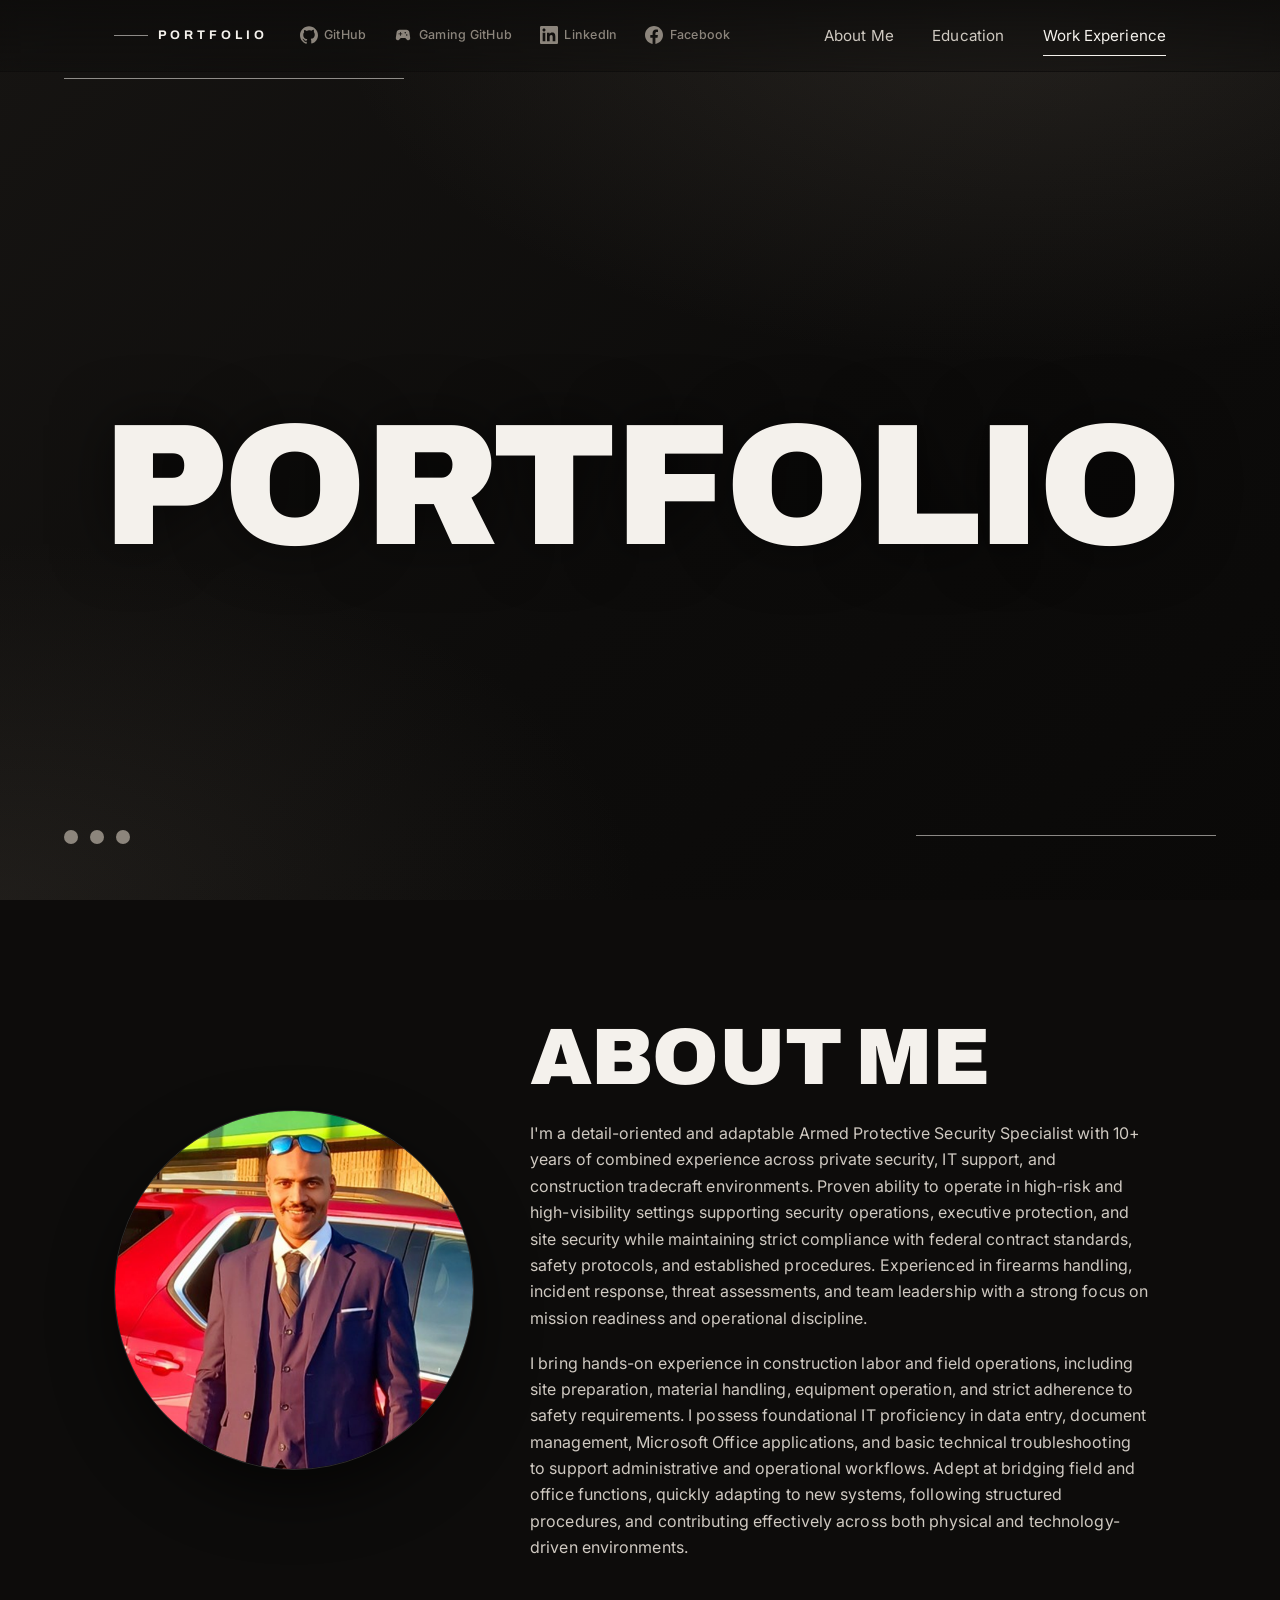
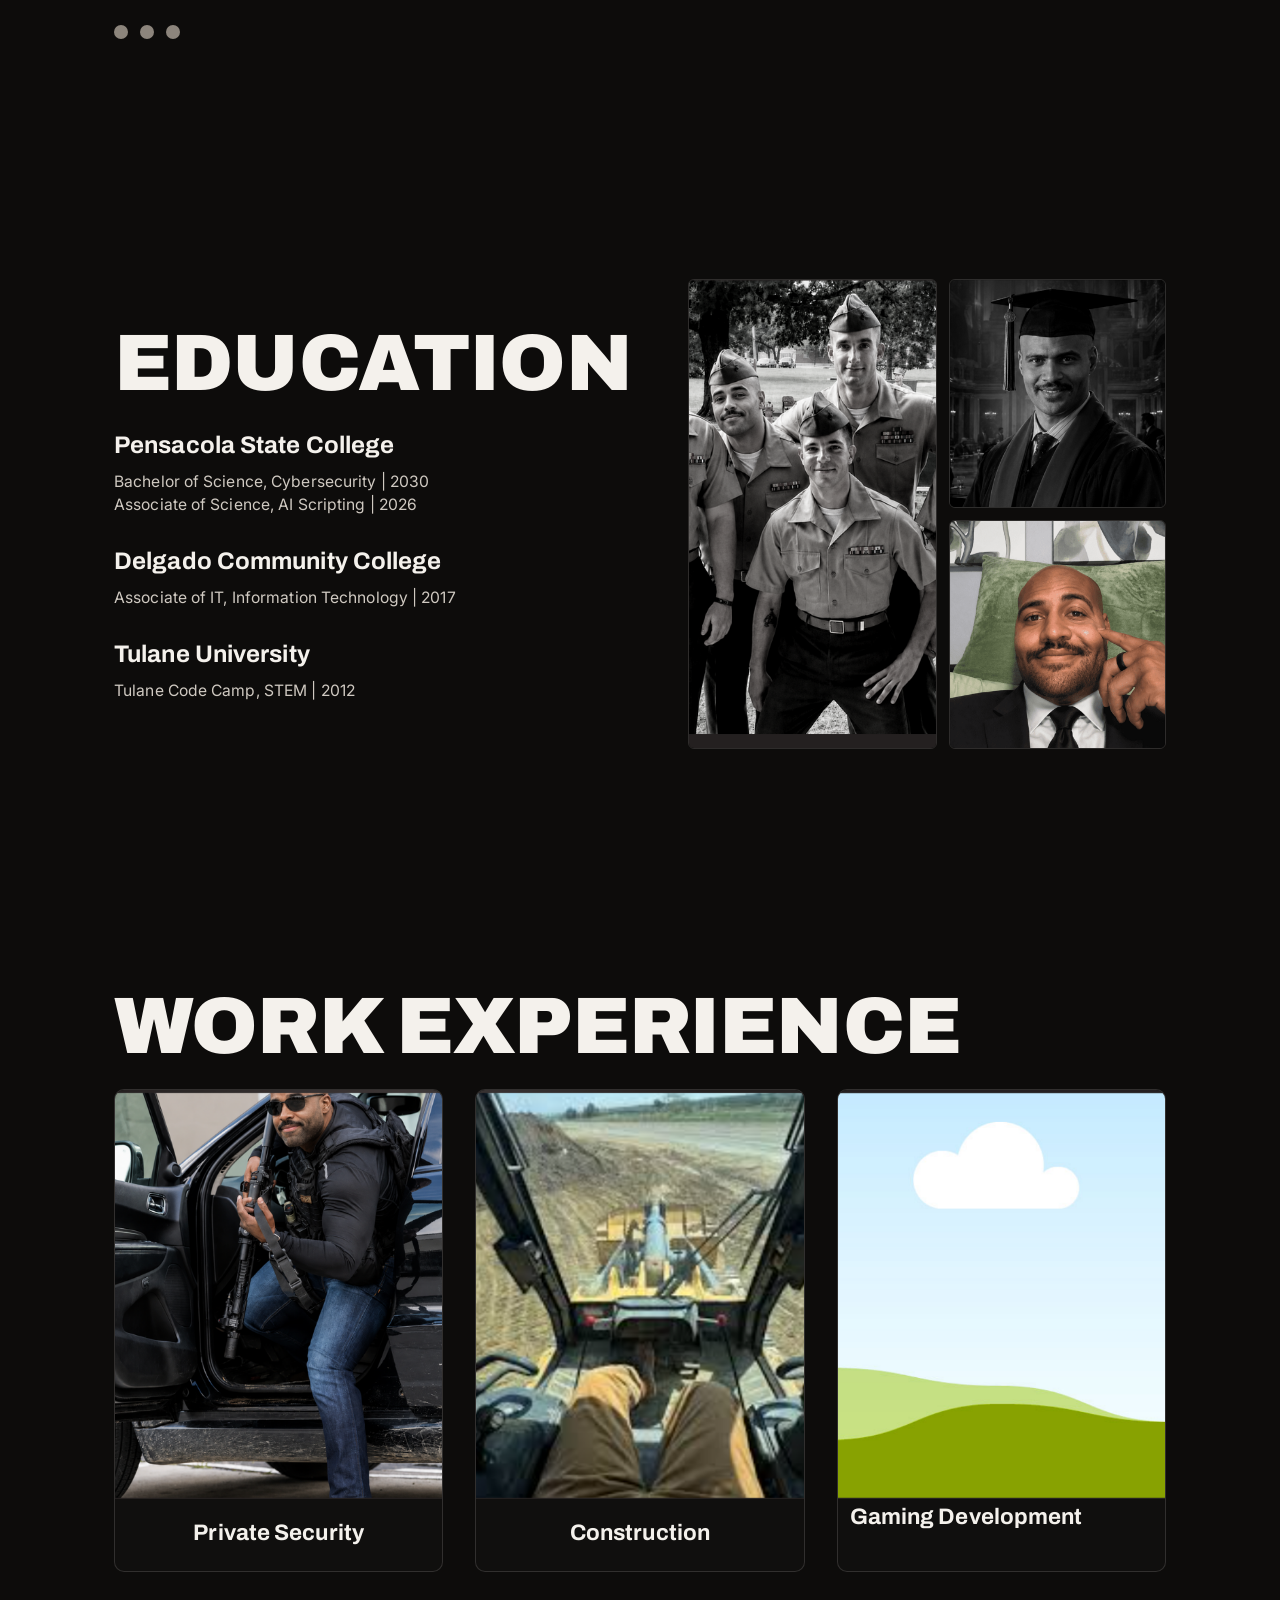
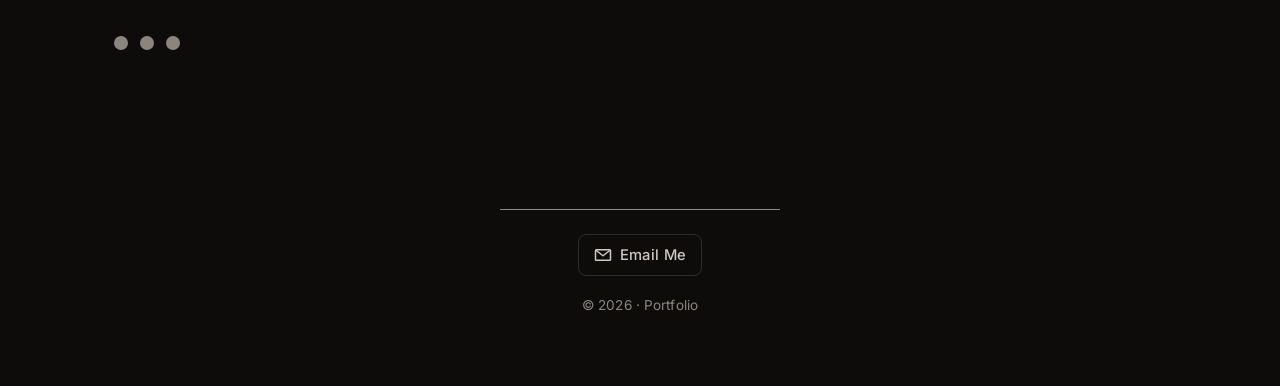
==== index.html @ 9fee71a4 "Add Gaming Development page and link card" ====
<!DOCTYPE html>
<html lang="en">
<head>
  <meta charset="UTF-8" />
  <meta name="viewport" content="width=device-width, initial-scale=1.0" />
  <meta name="description" content="Portfolio of an Armed Protective Security Specialist with 10+ years across private security, IT support, and construction." />
  <title>Portfolio &mdash; xBrophyx</title>

  <!-- Favicon: inline dark square with a small dot -->
  <link rel="icon" href="data:image/svg+xml,%3Csvg xmlns='http://www.w3.org/2000/svg' viewBox='0 0 32 32'%3E%3Crect width='32' height='32' rx='6' fill='%23161412'/%3E%3Ccircle cx='16' cy='16' r='4' fill='%23f4f1ec'/%3E%3C/svg%3E" />

  <!-- Google Fonts: Archivo for headings, Inter for body -->
  <link rel="preconnect" href="https://fonts.googleapis.com" />
  <link rel="preconnect" href="https://fonts.gstatic.com" crossorigin />
  <link href="https://fonts.googleapis.com/css2?family=Archivo:wght@600;700;800;900&family=Inter:wght@300;400;500;600&display=swap" rel="stylesheet" />

  <link rel="stylesheet" href="styles.css" />
</head>
<body>
  <!-- ===================== NAV ===================== -->
  <header class="nav" id="top">
    <div class="nav__inner">
      <div class="nav__left">
        <a href="#top" class="nav__brand" aria-label="Portfolio home">
          <span class="nav__brand-line" aria-hidden="true"></span>
          <span class="nav__brand-text">PORTFOLIO</span>
        </a>

        <ul class="nav__social" aria-label="Social links">
          <li>
            <a class="nav__social-link" href="https://github.com/xBrophyx" target="_blank" rel="noopener noreferrer" aria-label="GitHub" title="GitHub">
              <svg class="nav__social-icon" viewBox="0 0 24 24" width="18" height="18" aria-hidden="true" focusable="false">
                <path fill="currentColor" d="M12 .297c-6.63 0-12 5.373-12 12 0 5.303 3.438 9.8 8.205 11.385.6.113.82-.258.82-.577 0-.285-.01-1.04-.015-2.04-3.338.724-4.042-1.61-4.042-1.61C4.422 18.07 3.633 17.7 3.633 17.7c-1.087-.744.084-.729.084-.729 1.205.084 1.838 1.236 1.838 1.236 1.07 1.835 2.809 1.305 3.495.998.108-.776.417-1.305.76-1.605-2.665-.305-5.467-1.334-5.467-5.931 0-1.311.469-2.381 1.236-3.221-.124-.303-.535-1.524.117-3.176 0 0 1.008-.322 3.301 1.23A11.509 11.509 0 0 1 12 5.803c1.02.005 2.047.138 3.006.404 2.291-1.552 3.297-1.23 3.297-1.23.653 1.653.242 2.874.118 3.176.77.84 1.235 1.911 1.235 3.221 0 4.609-2.807 5.624-5.479 5.921.43.372.823 1.102.823 2.222 0 1.606-.014 2.898-.014 3.293 0 .322.216.694.825.576C20.565 22.092 24 17.592 24 12.297c0-6.627-5.373-12-12-12"/>
              </svg>
              <span class="nav__social-label">GitHub</span>
            </a>
          </li>
          <li>
            <a class="nav__social-link" href="https://github.com/x0205x" target="_blank" rel="noopener noreferrer" aria-label="Gaming GitHub" title="Gaming GitHub">
              <svg class="nav__social-icon" viewBox="0 0 24 24" width="18" height="18" aria-hidden="true" focusable="false">
                <path fill="currentColor" d="M21.58 16.09l-1.09-7.66C20.21 6.46 18.52 5 16.53 5H7.47C5.48 5 3.79 6.46 3.51 8.43l-1.09 7.66C2.2 17.63 3.39 19 4.94 19c.68 0 1.32-.27 1.8-.75L9 16h6l2.25 2.25c.48.48 1.13.75 1.8.75 1.56 0 2.75-1.37 2.53-2.91zM11 11H9v2H8v-2H6v-1h2V8h1v2h2v1zm4-1c-.55 0-1-.45-1-1s.45-1 1-1 1 .45 1 1-.45 1-1 1zm2 3c-.55 0-1-.45-1-1s.45-1 1-1 1 .45 1 1-.45 1-1 1z"/>
              </svg>
              <span class="nav__social-label">Gaming GitHub</span>
            </a>
          </li>
          <li>
            <a class="nav__social-link" href="https://www.linkedin.com/in/judah-brophy-a3b789196/" target="_blank" rel="noopener noreferrer" aria-label="LinkedIn" title="LinkedIn">
              <svg class="nav__social-icon" viewBox="0 0 24 24" width="18" height="18" aria-hidden="true" focusable="false">
                <path fill="currentColor" d="M20.447 20.452h-3.554v-5.569c0-1.328-.027-3.037-1.852-3.037-1.853 0-2.136 1.445-2.136 2.939v5.667H9.351V9h3.414v1.561h.046c.477-.9 1.637-1.85 3.37-1.85 3.601 0 4.267 2.37 4.267 5.455v6.286zM5.337 7.433c-1.144 0-2.063-.926-2.063-2.065 0-1.138.92-2.063 2.063-2.063 1.14 0 2.064.925 2.064 2.063 0 1.139-.925 2.065-2.064 2.065zm1.782 13.019H3.555V9h3.564v11.452zM22.225 0H1.771C.792 0 0 .774 0 1.729v20.542C0 23.227.792 24 1.771 24h20.451C23.2 24 24 23.227 24 22.271V1.729C24 .774 23.2 0 22.225 0z"/>
              </svg>
              <span class="nav__social-label">LinkedIn</span>
            </a>
          </li>
          <li>
            <a class="nav__social-link" href="https://www.facebook.com/mrgreyzx/" target="_blank" rel="noopener noreferrer" aria-label="Facebook" title="Facebook">
              <svg class="nav__social-icon" viewBox="0 0 24 24" width="18" height="18" aria-hidden="true" focusable="false">
                <path fill="currentColor" d="M24 12.073c0-6.627-5.373-12-12-12s-12 5.373-12 12c0 5.99 4.388 10.954 10.125 11.854v-8.385H7.078v-3.47h3.047V9.43c0-3.007 1.792-4.669 4.533-4.669 1.312 0 2.686.235 2.686.235v2.953H15.83c-1.491 0-1.956.925-1.956 1.874v2.25h3.328l-.532 3.47h-2.796v8.385C19.612 23.027 24 18.062 24 12.073z"/>
              </svg>
              <span class="nav__social-label">Facebook</span>
            </a>
          </li>
        </ul>
      </div>

      <button class="nav__toggle" id="navToggle" aria-label="Toggle navigation" aria-expanded="false" aria-controls="navMenu">
        <span></span><span></span><span></span>
      </button>

      <nav class="nav__menu" id="navMenu" aria-label="Primary">
        <a href="#about" class="nav__link">About Me</a>
        <a href="#education" class="nav__link">Education</a>
        <a href="#work" class="nav__link">Work Experience</a>
      </nav>
    </div>
  </header>

  <main>
    <!-- ===================== HERO ===================== -->
    <section class="hero" id="hero">
      <span class="deco-line deco-line--tl" aria-hidden="true"></span>
      <h1 class="hero__title">PORTFOLIO</h1>
      <span class="deco-line deco-line--br" aria-hidden="true"></span>
      <span class="deco-dots" aria-hidden="true"><i></i><i></i><i></i></span>
    </section>

    <!-- ===================== ABOUT ===================== -->
    <section class="section about reveal" id="about">
      <div class="about__grid">
        <div class="about__photo-wrap">
          <img class="about__photo" src="assets/portrait.png" alt="Portrait headshot" loading="lazy" decoding="async" />
        </div>
        <div class="about__body">
          <h2 class="section__title">ABOUT ME</h2>
          <p>I'm a detail-oriented and adaptable Armed Protective Security Specialist with 10+ years of combined experience across private security, IT support, and construction tradecraft environments. Proven ability to operate in high-risk and high-visibility settings supporting security operations, executive protection, and site security while maintaining strict compliance with federal contract standards, safety protocols, and established procedures. Experienced in firearms handling, incident response, threat assessments, and team leadership with a strong focus on mission readiness and operational discipline.</p>
          <p>I bring hands-on experience in construction labor and field operations, including site preparation, material handling, equipment operation, and strict adherence to safety requirements. I possess foundational IT proficiency in data entry, document management, Microsoft Office applications, and basic technical troubleshooting to support administrative and operational workflows. Adept at bridging field and office functions, quickly adapting to new systems, following structured procedures, and contributing effectively across both physical and technology-driven environments.</p>
        </div>
      </div>
      <span class="deco-dots deco-dots--section" aria-hidden="true"><i></i><i></i><i></i></span>
    </section>

    <!-- ===================== EDUCATION ===================== -->
    <section class="section education reveal" id="education">
      <div class="education__grid">
        <div class="education__body">
          <h2 class="section__title">EDUCATION</h2>

          <div class="edu-entry">
            <h3 class="edu-entry__school">Pensacola State College</h3>
            <p class="edu-entry__detail">Bachelor of Science, Cybersecurity | 2030</p>
            <p class="edu-entry__detail">Associate of Science, AI Scripting | 2026</p>
          </div>

          <div class="edu-entry">
            <h3 class="edu-entry__school">Delgado Community College</h3>
            <p class="edu-entry__detail">Associate of IT, Information Technology | 2017</p>
          </div>

          <div class="edu-entry">
            <h3 class="edu-entry__school">Tulane University</h3>
            <p class="edu-entry__detail">Tulane Code Camp, STEM | 2012</p>
          </div>
        </div>

        <div class="education__collage" aria-label="Education photo collage">
          <img class="collage__tall" src="assets/edu1.png" alt="Group of service members in uniform" loading="lazy" decoding="async" />
          <img class="collage__top" src="assets/edu2.png" alt="Graduation portrait in cap and gown" loading="lazy" decoding="async" />
          <img class="collage__bottom" src="assets/edu3.png" alt="Portrait in a black suit" loading="lazy" decoding="async" />
        </div>
      </div>
    </section>

    <!-- ===================== WORK ===================== -->
    <section class="section work reveal" id="work">
      <h2 class="section__title">WORK EXPERIENCE</h2>
      <div class="work__cards">
        <figure class="card">
          <div class="card__media">
            <img src="assets/work-security.png" alt="Armed security specialist exiting an SUV" loading="lazy" decoding="async" />
          </div>
          <figcaption class="card__caption"><a class="card__link" href="https://drive.google.com/file/d/1oukxggjSuFmDuyjZTY8odUknjUaKg1q5/view" target="_blank" rel="noopener noreferrer">Private Security</a></figcaption>
        </figure>

        <figure class="card">
          <div class="card__media">
            <img src="assets/work-construction.png" alt="View from the cab of heavy construction equipment" loading="lazy" decoding="async" />
          </div>
          <figcaption class="card__caption"><a class="card__link" href="https://drive.google.com/file/d/1X85gkqveO6cotMpuXKU-_IA7v1H9lVGQ/view" target="_blank" rel="noopener noreferrer">Construction</a></figcaption>
        </figure>

        <figure class="card">
          <a class="card__link card__link--block" href="gaming-development.html" aria-label="Gaming Development">
            <div class="card__media">
              <img src="assets/work-it.png" alt="Illustrated landscape representing gaming development" loading="lazy" decoding="async" />
            </div>
            <span class="card__caption">Gaming Development</span>
          </a>
        </figure>
      </div>
      <span class="deco-dots deco-dots--section" aria-hidden="true"><i></i><i></i><i></i></span>
    </section>
  </main>

  <footer class="footer">
    <span class="deco-line deco-line--footer" aria-hidden="true"></span>
    <p class="footer__contact">
      <a class="footer__email" href="mailto:Brophy0311@proton.me" aria-label="Email Me" title="Email Me">
        <svg class="footer__email-icon" viewBox="0 0 24 24" width="18" height="18" aria-hidden="true" focusable="false">
          <path fill="none" stroke="currentColor" stroke-width="2" stroke-linecap="round" stroke-linejoin="round" d="M3 5h18a1 1 0 0 1 1 1v12a1 1 0 0 1-1 1H3a1 1 0 0 1-1-1V6a1 1 0 0 1 1-1Z"/>
          <path fill="none" stroke="currentColor" stroke-width="2" stroke-linecap="round" stroke-linejoin="round" d="m3 6 9 7 9-7"/>
        </svg>
        <span class="footer__email-label">Email Me</span>
      </a>
    </p>
    <p>&copy; <span id="year"></span> &middot; Portfolio</p>
  </footer>

  <audio id="bg-music" src="assets/background-music.mp3" loop preload="auto"></audio>

  <script src="script.js"></script>
</body>
</html>
---- styles.css ----
/* ============================================================
   Portfolio — xBrophyx
   Dark "black aesthetic" matching the Canva slides.
   Mobile-first, fluid typography via clamp().
   ============================================================ */

:root {
  --bg:           #0d0c0b;
  --bg-2:         #161412;
  --bg-3:         #1c1a18;
  --glow:         rgba(120, 110, 98, 0.22);
  --ink:          #f4f1ec;   /* headings / white */
  --body:         #cfc9c1;   /* light gray body */
  --muted:        #8c857c;   /* dim gray */
  --line:         rgba(244, 241, 236, 0.55);
  --line-soft:    rgba(244, 241, 236, 0.14);
  --card-bg:      #100f0e;
  --maxw:         1180px;
  --pad-x:        clamp(1.25rem, 5vw, 5rem);
  --nav-h:        72px;
  --ease:         cubic-bezier(0.22, 0.61, 0.36, 1);
}

* { box-sizing: border-box; }

html {
  scroll-behavior: smooth;
  scroll-padding-top: var(--nav-h);
  -webkit-text-size-adjust: 100%;
}

@media (prefers-reduced-motion: reduce) {
  html { scroll-behavior: auto; }
}

body {
  margin: 0;
  font-family: "Inter", system-ui, -apple-system, "Segoe UI", Roboto, sans-serif;
  color: var(--body);
  background-color: var(--bg);
  /* soft warm-gray spotlight gradients, like the slides */
  background-image:
    radial-gradient(120% 90% at 80% 0%, var(--glow) 0%, transparent 45%),
    radial-gradient(100% 80% at 0% 100%, rgba(120,110,98,0.16) 0%, transparent 50%),
    linear-gradient(135deg, var(--bg-2) 0%, var(--bg) 55%, #0a0908 100%);
  background-attachment: fixed;
  line-height: 1.65;
  font-weight: 400;
  letter-spacing: 0.1px;
  overflow-x: hidden;
}

img { max-width: 100%; display: block; }

a { color: inherit; text-decoration: none; }

/* ============================ NAV ============================ */
.nav {
  position: fixed;
  inset: 0 0 auto 0;
  z-index: 100;
  height: var(--nav-h);
  display: flex;
  align-items: center;
  backdrop-filter: blur(8px);
  -webkit-backdrop-filter: blur(8px);
  background: linear-gradient(180deg, rgba(13,12,11,0.85) 0%, rgba(13,12,11,0.35) 100%);
  border-bottom: 1px solid transparent;
  transition: background .3s var(--ease), border-color .3s var(--ease);
}
.nav.is-scrolled {
  background: rgba(13,12,11,0.92);
  border-bottom-color: var(--line-soft);
}

.nav__inner {
  width: 100%;
  max-width: var(--maxw);
  margin: 0 auto;
  padding: 0 var(--pad-x);
  display: flex;
  align-items: center;
  justify-content: space-between;
  gap: 1rem;
}

.nav__brand {
  display: inline-flex;
  align-items: center;
  gap: 0.65rem;
  color: var(--ink);
}
.nav__brand-line {
  width: 34px;
  height: 1px;
  background: var(--line);
}
.nav__brand-text {
  font-family: "Archivo", sans-serif;
  font-weight: 700;
  font-size: 0.78rem;
  letter-spacing: 0.32em;
  color: var(--ink);
}

/* left cluster: brand + social */
.nav__left {
  display: flex;
  align-items: center;
  gap: clamp(0.9rem, 2.4vw, 1.5rem);
  min-width: 0;
}

/* social links */
.nav__social {
  display: flex;
  align-items: center;
  gap: clamp(0.35rem, 1.2vw, 0.85rem);
  margin: 0;
  padding: 0;
  list-style: none;
}
.nav__social li { display: flex; }
.nav__social-link {
  display: inline-flex;
  align-items: center;
  gap: 0.4rem;
  padding: 0.35rem 0.45rem;
  border-radius: 8px;
  color: var(--muted);
  transition: color .25s var(--ease), background .25s var(--ease);
}
.nav__social-icon {
  width: 18px;
  height: 18px;
  flex: none;
  display: block;
}
.nav__social-label {
  font-size: 0.78rem;
  font-weight: 500;
  letter-spacing: 0.02em;
  color: inherit;
  white-space: nowrap;
}
.nav__social-link:hover,
.nav__social-link:focus-visible {
  color: var(--ink);
  background: var(--line-soft);
}

/* hide text labels when nav space gets tight (still icon-only with tooltip/aria-label) */
@media (max-width: 1040px) {
  .nav__social-label { display: none; }
}

.nav__menu {
  display: flex;
  align-items: center;
  gap: clamp(1.25rem, 3vw, 2.75rem);
}
.nav__link {
  position: relative;
  font-size: 0.95rem;
  font-weight: 400;
  color: var(--body);
  padding: 0.35rem 0;
  transition: color .25s var(--ease);
}
.nav__link::after {
  content: "";
  position: absolute;
  left: 0;
  bottom: -2px;
  width: 100%;
  height: 1px;
  background: var(--ink);
  transform: scaleX(0);
  transform-origin: left;
  transition: transform .3s var(--ease);
}
.nav__link:hover,
.nav__link:focus-visible { color: var(--ink); }
.nav__link:hover::after,
.nav__link:focus-visible::after,
.nav__link.is-active::after { transform: scaleX(1); }
.nav__link.is-active { color: var(--ink); }

/* hamburger */
.nav__toggle {
  display: none;
  flex-direction: column;
  justify-content: center;
  gap: 5px;
  width: 42px;
  height: 42px;
  padding: 0;
  background: transparent;
  border: 1px solid var(--line-soft);
  border-radius: 8px;
  cursor: pointer;
}
.nav__toggle span {
  display: block;
  width: 20px;
  height: 1.5px;
  margin: 0 auto;
  background: var(--ink);
  transition: transform .3s var(--ease), opacity .2s var(--ease);
}
.nav__toggle[aria-expanded="true"] span:nth-child(1) { transform: translateY(6.5px) rotate(45deg); }
.nav__toggle[aria-expanded="true"] span:nth-child(2) { opacity: 0; }
.nav__toggle[aria-expanded="true"] span:nth-child(3) { transform: translateY(-6.5px) rotate(-45deg); }

/* ============================ LAYOUT ============================ */
.section {
  position: relative;
  max-width: var(--maxw);
  margin: 0 auto;
  padding: clamp(4rem, 10vw, 7.5rem) var(--pad-x);
}

.section__title {
  font-family: "Archivo", sans-serif;
  font-weight: 900;
  text-transform: uppercase;
  color: var(--ink);
  line-height: 0.95;
  letter-spacing: -0.01em;
  font-size: clamp(2.4rem, 9vw, 5rem);
  margin: 0 0 1.5rem;
}

/* ============================ HERO ============================ */
.hero {
  position: relative;
  min-height: 100vh;
  min-height: 100svh;
  display: flex;
  align-items: center;
  justify-content: center;
  padding: var(--nav-h) var(--pad-x) 0;
  text-align: center;
}
.hero__title {
  font-family: "Archivo", sans-serif;
  font-weight: 900;
  color: var(--ink);
  text-transform: uppercase;
  letter-spacing: -0.02em;
  line-height: 1;
  font-size: clamp(2.6rem, 13.5vw, 11rem);
  margin: 0;
  word-break: break-word;
  text-shadow: 0 0 60px rgba(0,0,0,0.6);
}

/* decorative thin lines */
.deco-line {
  position: absolute;
  height: 1px;
  background: var(--line);
}
.deco-line--tl {
  top: calc(var(--nav-h) + 6px);
  left: var(--pad-x);
  width: clamp(120px, 28vw, 340px);
}
.deco-line--br {
  bottom: clamp(2rem, 8vh, 4rem);
  right: var(--pad-x);
  width: clamp(120px, 24vw, 300px);
}

/* three dots */
.deco-dots {
  display: flex;
  gap: 12px;
  position: absolute;
  bottom: clamp(1.75rem, 7vh, 3.5rem);
  left: var(--pad-x);
}
.deco-dots i {
  width: 14px;
  height: 14px;
  border-radius: 50%;
  background: var(--muted);
}
.deco-dots--section {
  position: static;
  margin-top: clamp(2.5rem, 6vw, 4rem);
}

/* ============================ ABOUT ============================ */
.about__grid {
  display: grid;
  grid-template-columns: 1fr;
  gap: clamp(2rem, 5vw, 3.5rem);
  align-items: center;
}
.about__photo-wrap {
  display: flex;
  justify-content: center;
}
.about__photo {
  width: clamp(200px, 60vw, 360px);
  height: auto;
  aspect-ratio: 1 / 1;
  object-fit: cover;
  object-position: 50% 38%;
  border-radius: 50%;
  border: 1px solid var(--line-soft);
  box-shadow: 0 25px 60px rgba(0,0,0,0.55);
}
.about__body p { margin: 0 0 1.15rem; max-width: 62ch; }
.about__body p:last-child { margin-bottom: 0; }

/* ============================ EDUCATION ============================ */
.education__grid {
  display: grid;
  grid-template-columns: 1fr;
  gap: clamp(2rem, 5vw, 3.5rem);
  align-items: center;
}
.edu-entry { margin-bottom: 1.6rem; }
.edu-entry:last-child { margin-bottom: 0; }
.edu-entry__school {
  font-family: "Archivo", sans-serif;
  font-weight: 700;
  color: var(--ink);
  font-size: clamp(1.15rem, 3.5vw, 1.5rem);
  margin: 0 0 0.25rem;
}
.edu-entry__detail {
  margin: 0;
  color: var(--body);
  font-size: 0.98rem;
  line-height: 1.5;
}

/* collage: one tall left, two stacked right */
.education__collage {
  display: grid;
  grid-template-columns: 1.15fr 1fr;
  grid-template-rows: 1fr 1fr;
  gap: 12px;
  height: clamp(320px, 70vw, 470px);
}
.education__collage img {
  width: 100%;
  height: 100%;
  object-fit: cover;
  border-radius: 6px;
  border: 1px solid var(--line-soft);
}
.collage__tall   { grid-row: 1 / 3; grid-column: 1; }
.collage__top    { grid-row: 1; grid-column: 2; }
.collage__bottom { grid-row: 2; grid-column: 2; }

/* match the B&W tonality of the neighboring collage photos */
.collage__top { filter: grayscale(100%) contrast(1.05); }

/* ============================ WORK ============================ */
.work__cards {
  display: grid;
  grid-template-columns: 1fr;
  gap: clamp(1.25rem, 3vw, 2rem);
}
.card {
  margin: 0;
  background: var(--card-bg);
  border: 1px solid var(--line-soft);
  border-radius: 10px;
  overflow: hidden;
  transition: transform .35s var(--ease), box-shadow .35s var(--ease), border-color .35s var(--ease);
}
.card__media {
  overflow: hidden;
  aspect-ratio: 4 / 5;
}
.card__media img {
  width: 100%;
  height: 100%;
  object-fit: cover;
  transition: transform .5s var(--ease);
}
.card__caption {
  font-family: "Archivo", sans-serif;
  font-weight: 700;
  color: var(--ink);
  font-size: clamp(1.05rem, 3vw, 1.4rem);
  text-align: center;
  padding: 1rem 0.75rem 1.15rem;
}
.card__link {
  color: inherit;
  text-decoration: none;
  position: relative;
  transition: color 0.2s ease, opacity 0.2s ease;
}
.card__link--block {
  display: block;
}
.card__link::after {
  content: "";
  position: absolute;
  left: 0;
  right: 0;
  bottom: -2px;
  height: 1px;
  background: currentColor;
  transform: scaleX(0);
  transform-origin: center;
  transition: transform 0.25s ease;
}
.card__link:hover::after,
.card__link:focus-visible::after {
  transform: scaleX(1);
}
.card:hover,
.card:focus-within {
  transform: translateY(-8px);
  box-shadow: 0 30px 60px rgba(0,0,0,0.55);
  border-color: var(--line);
}
.card:hover .card__media img,
.card:focus-within .card__media img { transform: scale(1.06); }

/* ============================ FOOTER ============================ */
.footer {
  position: relative;
  max-width: var(--maxw);
  margin: 0 auto;
  padding: 2.5rem var(--pad-x) 3.5rem;
  text-align: center;
  color: var(--muted);
  font-size: 0.85rem;
}
.deco-line--footer {
  position: relative;
  display: block;
  width: clamp(120px, 30vw, 280px);
  margin: 0 auto 1.5rem;
}
.footer__contact {
  margin: 0 0 1.1rem;
  display: flex;
  justify-content: center;
}
.footer__email {
  display: inline-flex;
  align-items: center;
  gap: 0.5rem;
  padding: 0.5rem 0.9rem;
  border-radius: 8px;
  color: var(--body);
  font-size: 0.92rem;
  font-weight: 500;
  letter-spacing: 0.02em;
  border: 1px solid var(--line-soft);
  transition: color .25s var(--ease), background .25s var(--ease), border-color .25s var(--ease);
}
.footer__email-icon {
  width: 18px;
  height: 18px;
  flex: none;
  display: block;
}
.footer__email-label { color: inherit; white-space: nowrap; }
.footer__email:hover,
.footer__email:focus-visible {
  color: var(--ink);
  background: var(--line-soft);
  border-color: var(--line);
}

/* ============================ REVEAL ANIMATION ============================ */
.reveal {
  opacity: 0;
  transform: translateY(28px);
  transition: opacity .7s var(--ease), transform .7s var(--ease);
  will-change: opacity, transform;
}
.reveal.is-visible {
  opacity: 1;
  transform: none;
}
@media (prefers-reduced-motion: reduce) {
  .reveal { opacity: 1; transform: none; transition: none; }
}

/* ============================ RESPONSIVE ============================ */
@media (min-width: 760px) {
  .about__grid {
    grid-template-columns: minmax(220px, 360px) 1fr;
    align-items: center;
  }
  .education__grid {
    grid-template-columns: 1fr minmax(360px, 1fr);
  }
  .work__cards {
    grid-template-columns: repeat(3, 1fr);
  }
}

/* Mobile nav */
@media (max-width: 759px) {
  .nav__toggle { display: flex; }
  .nav__menu {
    position: fixed;
    inset: var(--nav-h) 0 auto 0;
    flex-direction: column;
    align-items: flex-start;
    gap: 0;
    padding: 0.5rem var(--pad-x) 1.25rem;
    background: rgba(13,12,11,0.97);
    border-bottom: 1px solid var(--line-soft);
    backdrop-filter: blur(10px);
    -webkit-backdrop-filter: blur(10px);
    transform: translateY(-12px);
    opacity: 0;
    pointer-events: none;
    transition: opacity .28s var(--ease), transform .28s var(--ease);
  }
  .nav__menu.is-open {
    opacity: 1;
    transform: none;
    pointer-events: auto;
  }
  .nav__link {
    width: 100%;
    padding: 0.9rem 0;
    font-size: 1.05rem;
    border-bottom: 1px solid var(--line-soft);
  }
  .nav__link::after { display: none; }

  /* keep brand + icon-only social tidy and clear of the hamburger */
  .nav__left { gap: 0.75rem; }
  .nav__social { gap: 0.15rem; }
  .nav__social-link {
    min-width: 36px;
    min-height: 36px;
    justify-content: center;
    padding: 0.4rem;
  }
}

/* very narrow phones: trim the wordmark line so nothing overlaps */
@media (max-width: 400px) {
  .nav__brand-line { display: none; }
  .nav__social { gap: 0; }
}

/* ============================ CUSTOM CURSOR ============================ */
/* Gated behind .custom-cursor-enabled (added by JS only on fine-pointer
   devices) so the default cursor always works without/with JS disabled. */
.custom-cursor-enabled,
.custom-cursor-enabled body {
  cursor: none;
}
.custom-cursor-enabled a,
.custom-cursor-enabled button,
.custom-cursor-enabled .nav__link,
.custom-cursor-enabled .nav__social-link,
.custom-cursor-enabled .card,
.custom-cursor-enabled [role="button"],
.custom-cursor-enabled input,
.custom-cursor-enabled summary {
  cursor: none;
}

.cursor-dot,
.cursor-ring {
  position: fixed;
  top: 0;
  left: 0;
  pointer-events: none;
  z-index: 2147483647;
  opacity: 0;
  transition: opacity .25s var(--ease);
  will-change: transform;
}

/* precise click point: near-black dot with a thin light border */
.cursor-dot {
  width: 8px;
  height: 8px;
  margin: -4px 0 0 -4px;
  border-radius: 50%;
  background: #0d0d0d;
  border: 1px solid rgba(255, 255, 255, 0.9);
  transition: opacity .25s var(--ease),
              width .18s var(--ease),
              height .18s var(--ease),
              margin .18s var(--ease);
}

/* trailing ring: thin light translucent border + soft glow */
.cursor-ring {
  width: 36px;
  height: 36px;
  margin: -18px 0 0 -18px;
  border-radius: 50%;
  border: 1.5px solid rgba(245, 241, 236, 0.6);
  background: rgba(245, 241, 236, 0);
  box-shadow: 0 0 12px rgba(0, 0, 0, 0.55),
              0 0 0 1px rgba(0, 0, 0, 0.25);
  transition: opacity .25s var(--ease),
              width .22s var(--ease),
              height .22s var(--ease),
              margin .22s var(--ease),
              background-color .22s var(--ease),
              border-color .22s var(--ease);
}

.custom-cursor-enabled .cursor-dot.is-visible,
.custom-cursor-enabled .cursor-ring.is-visible {
  opacity: 1;
}

/* interactive hover: ring grows ~1.8x and gains a faint light tint */
.cursor-ring.is-hover {
  width: 64px;
  height: 64px;
  margin: -32px 0 0 -32px;
  border-color: rgba(245, 241, 236, 0.85);
  background: rgba(245, 241, 236, 0.08);
}

/* press feedback: shrink the dot, tighten the ring slightly */
.cursor-dot.is-down {
  width: 5px;
  height: 5px;
  margin: -2.5px 0 0 -2.5px;
}
.cursor-ring.is-down {
  width: 28px;
  height: 28px;
  margin: -14px 0 0 -14px;
}
.cursor-ring.is-hover.is-down {
  width: 56px;
  height: 56px;
  margin: -28px 0 0 -28px;
}

@media (prefers-reduced-motion: reduce) {
  .cursor-dot,
  .cursor-ring {
    transition: opacity .2s linear;
  }
}
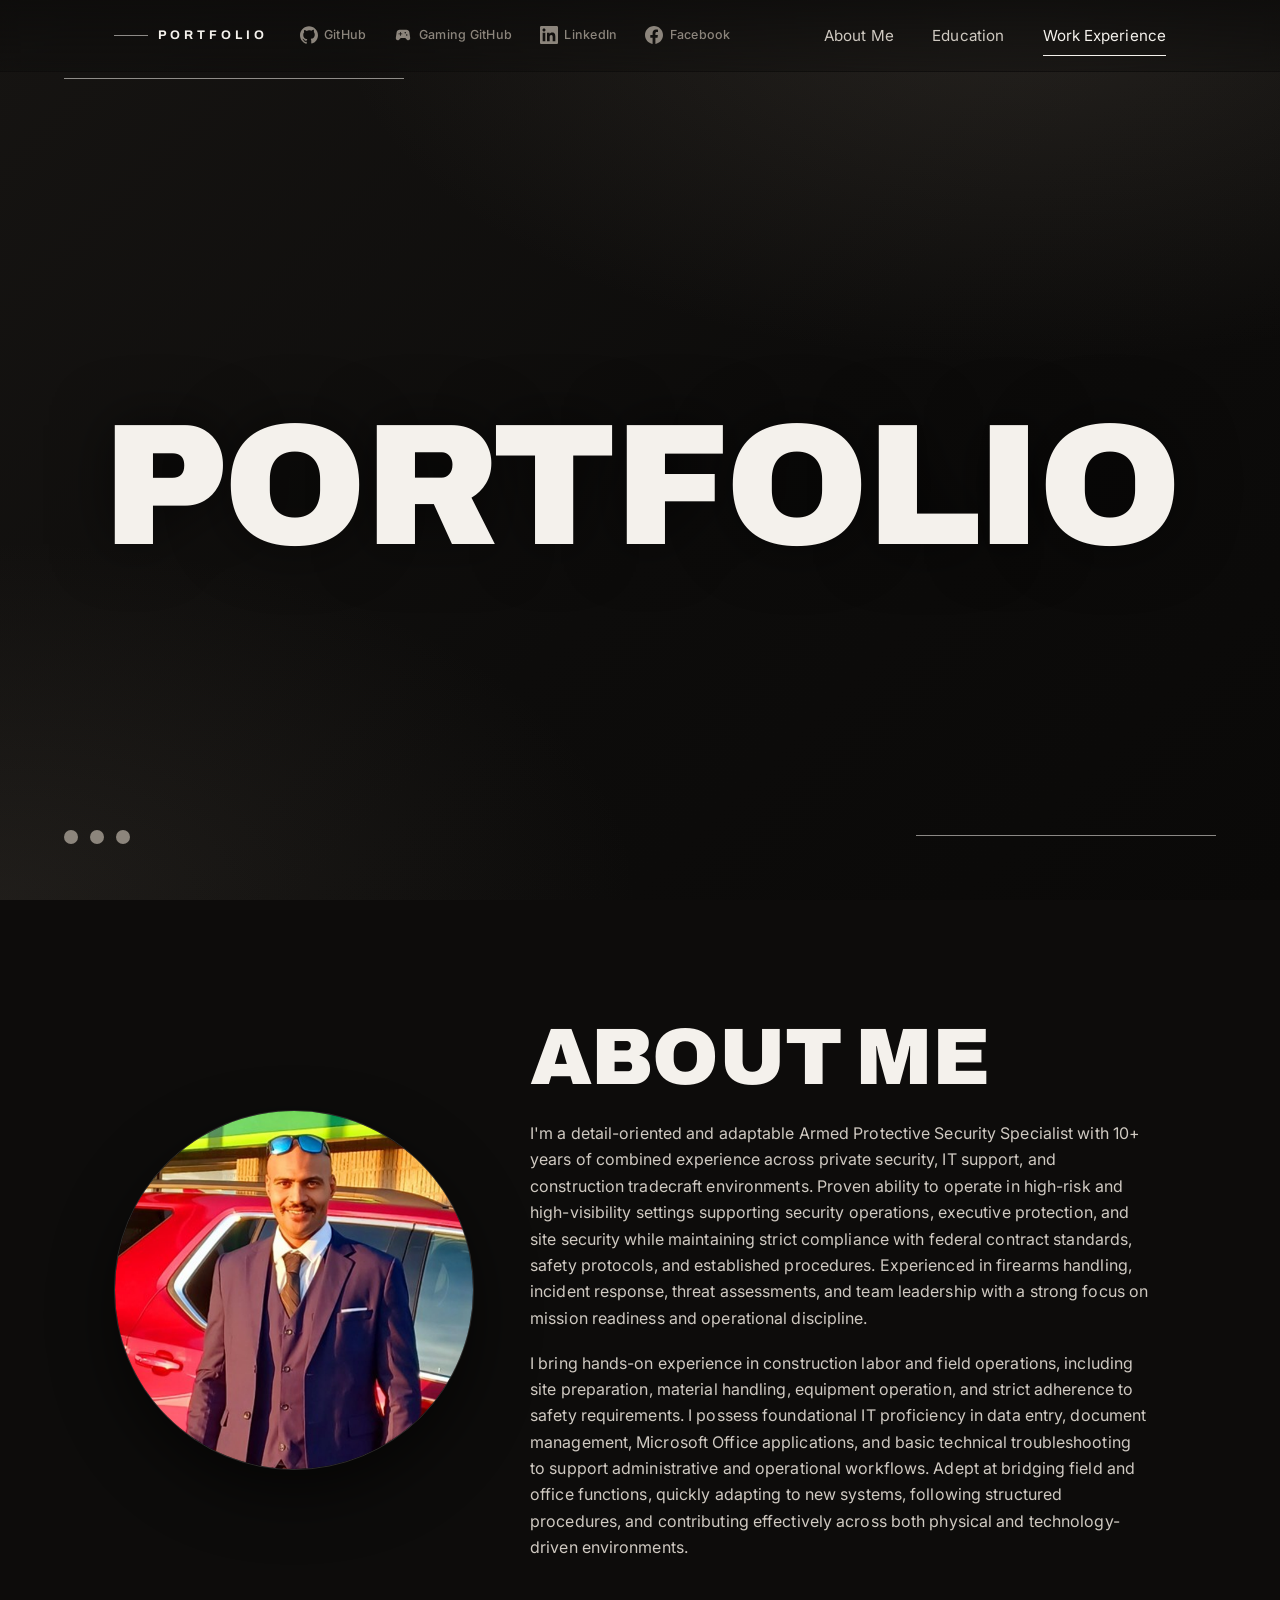
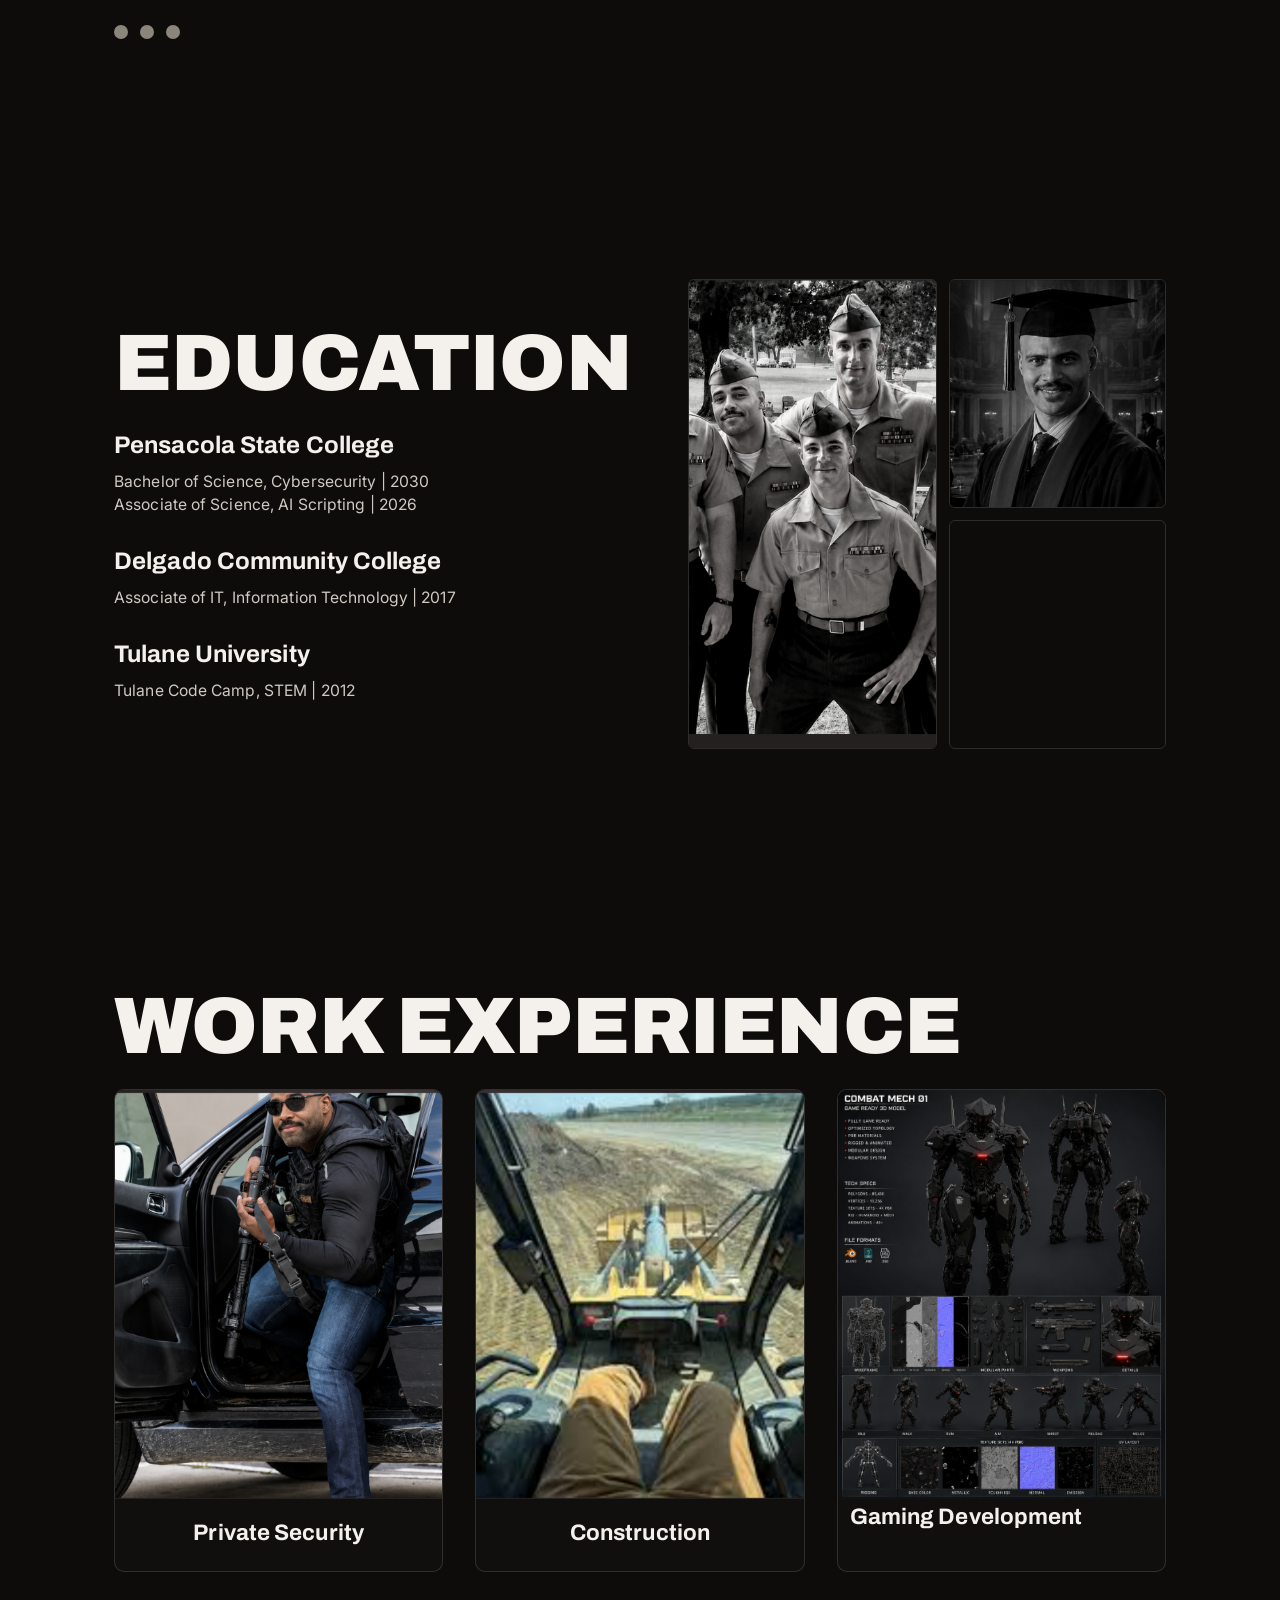
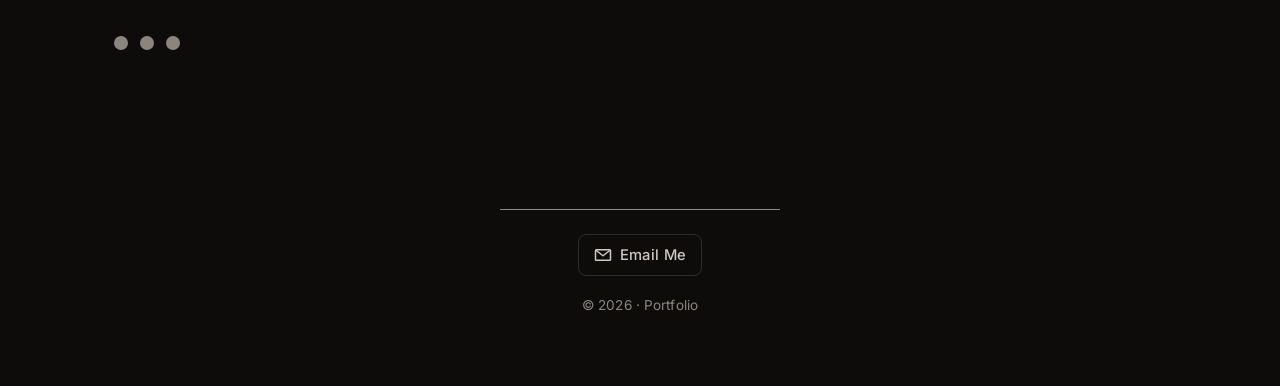
==== commit 9a35babe: "Replace Gaming Development card image" ====
--- a/index.html
+++ b/index.html
@@ -150,7 +150,7 @@
         <figure class="card">
           <a class="card__link card__link--block" href="gaming-development.html" aria-label="Gaming Development">
             <div class="card__media">
-              <img src="assets/work-it.png" alt="Illustrated landscape representing gaming development" loading="lazy" decoding="async" />
+              <img src="assets/work-gaming.png" alt="Combat Mech 01 game-ready 3D model showcase" loading="lazy" decoding="async" />
             </div>
             <span class="card__caption">Gaming Development</span>
           </a>
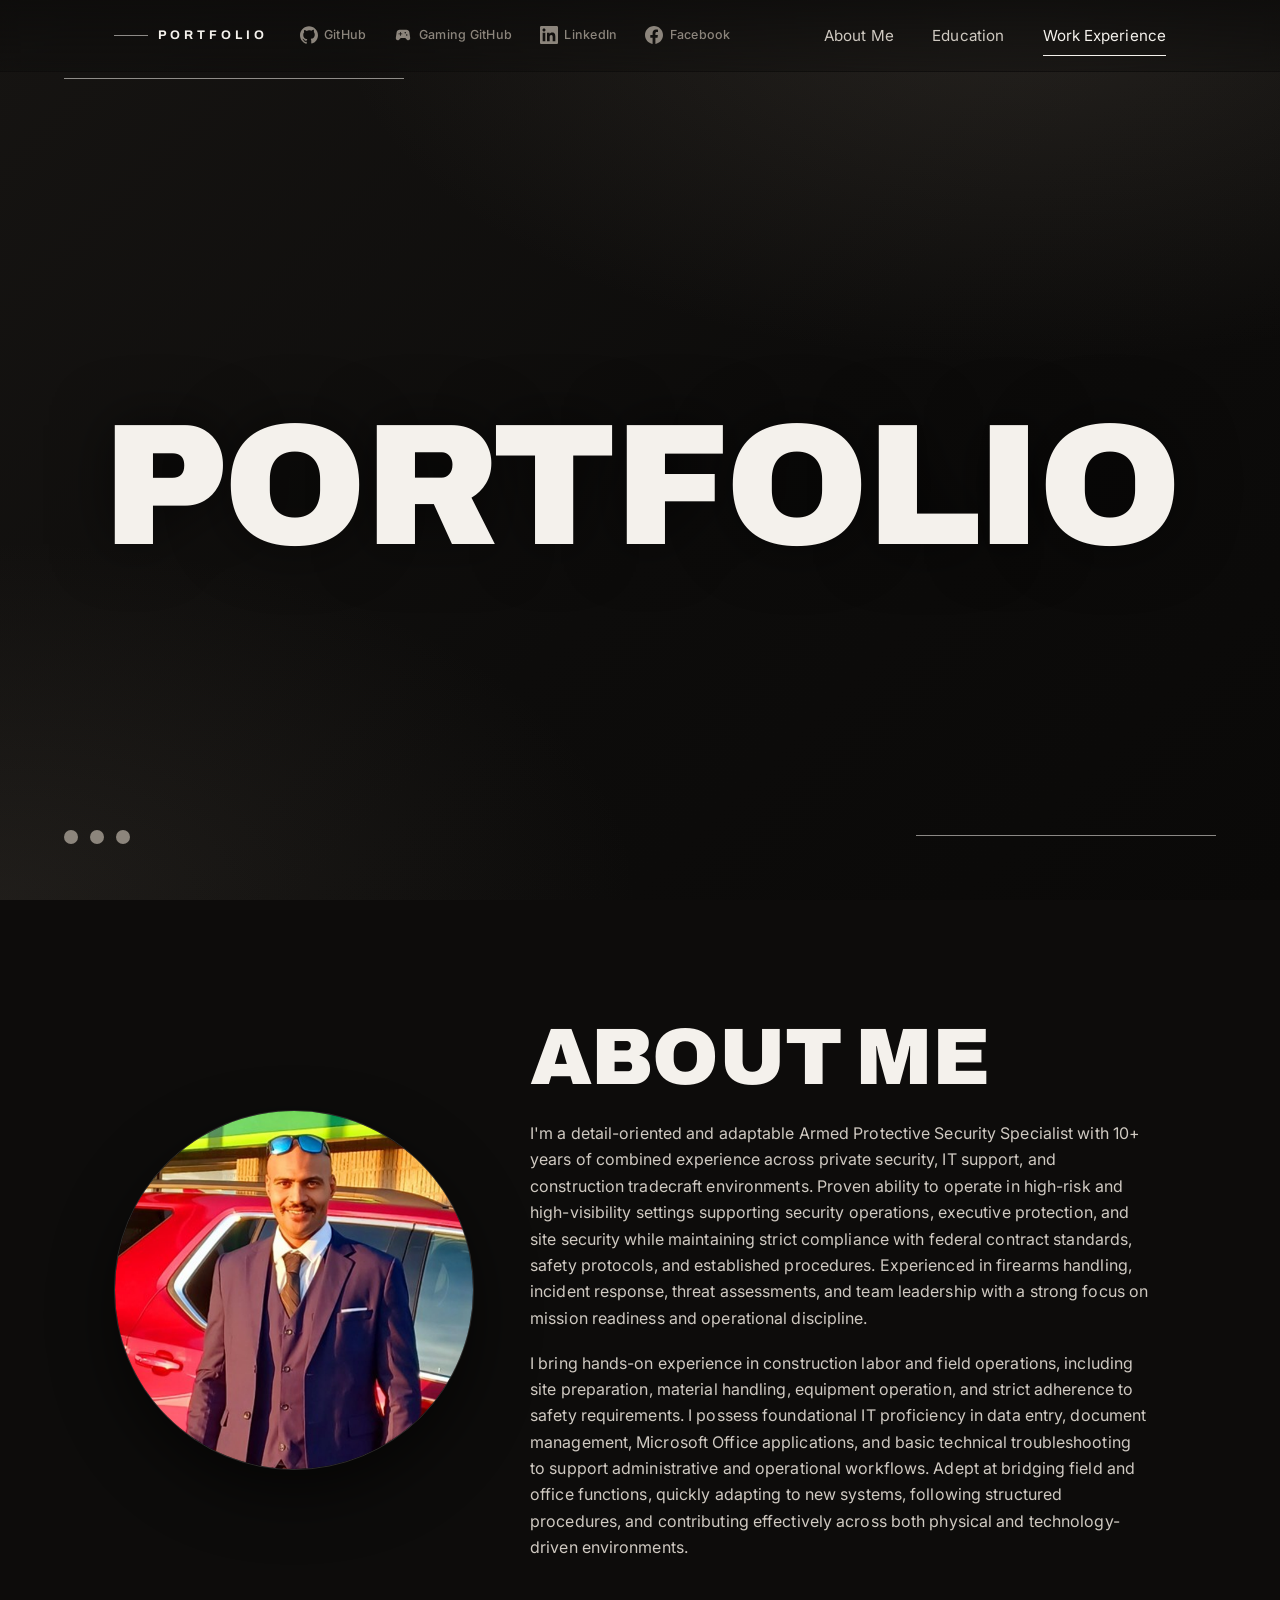
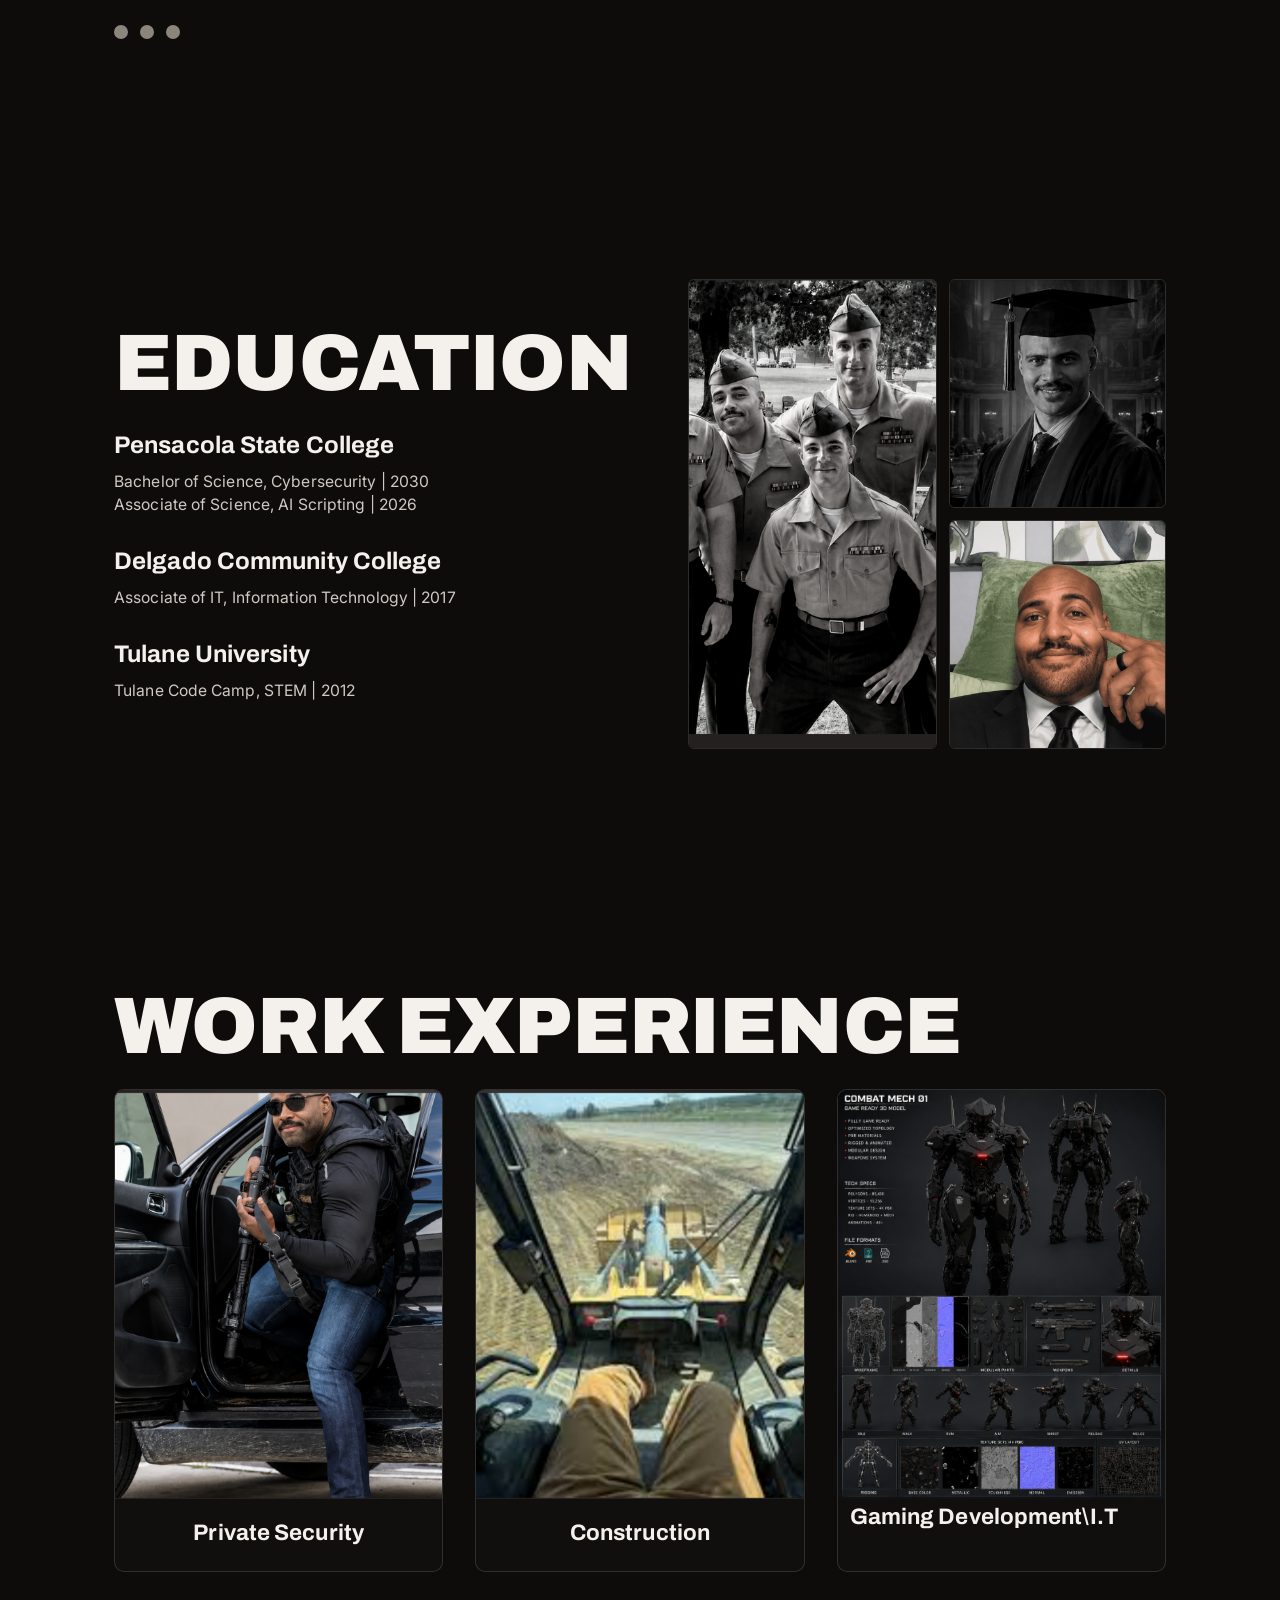
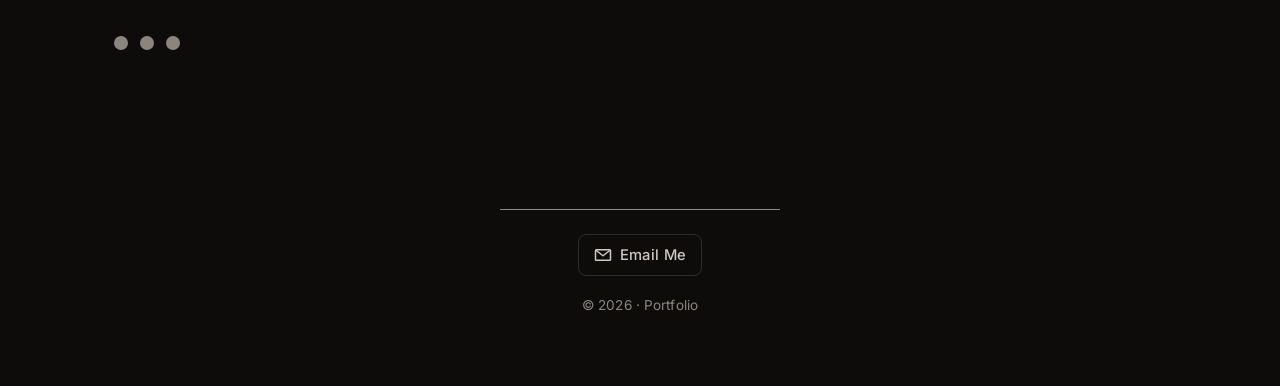
==== commit 9b1e136b: "Rename card to Gaming Development\I.T" ====
--- a/index.html
+++ b/index.html
@@ -148,11 +148,11 @@
         </figure>
 
         <figure class="card">
-          <a class="card__link card__link--block" href="gaming-development.html" aria-label="Gaming Development">
+          <a class="card__link card__link--block" href="gaming-development.html" aria-label="Gaming Development I.T">
             <div class="card__media">
               <img src="assets/work-gaming.png" alt="Combat Mech 01 game-ready 3D model showcase" loading="lazy" decoding="async" />
             </div>
-            <span class="card__caption">Gaming Development</span>
+            <span class="card__caption">Gaming Development\I.T</span>
           </a>
         </figure>
       </div>
--- a/styles.css
+++ b/styles.css
@@ -1,5 +1,5 @@
 /* ============================================================
-   Portfolio — xBrophyx
+   Portfolio - xBrophyx
    Dark "black aesthetic" matching the Canva slides.
    Mobile-first, fluid typography via clamp().
    ============================================================ */
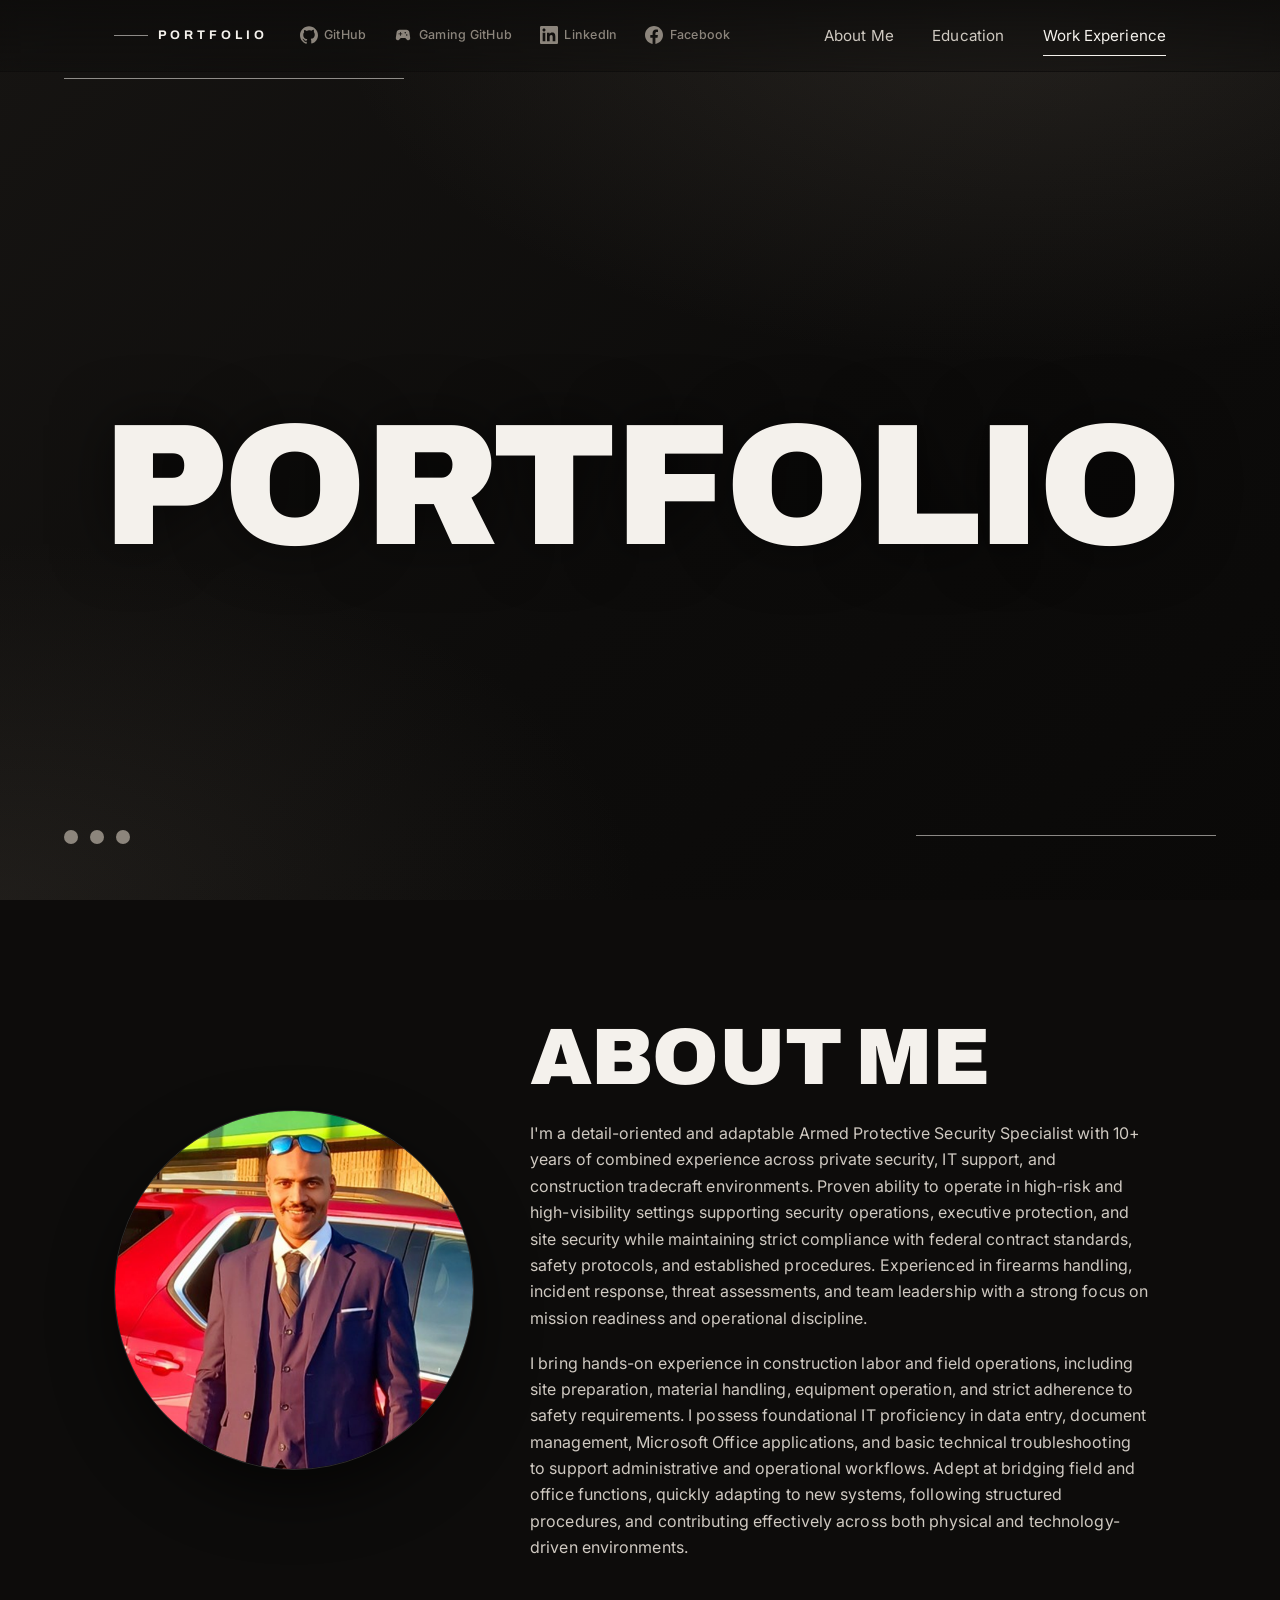
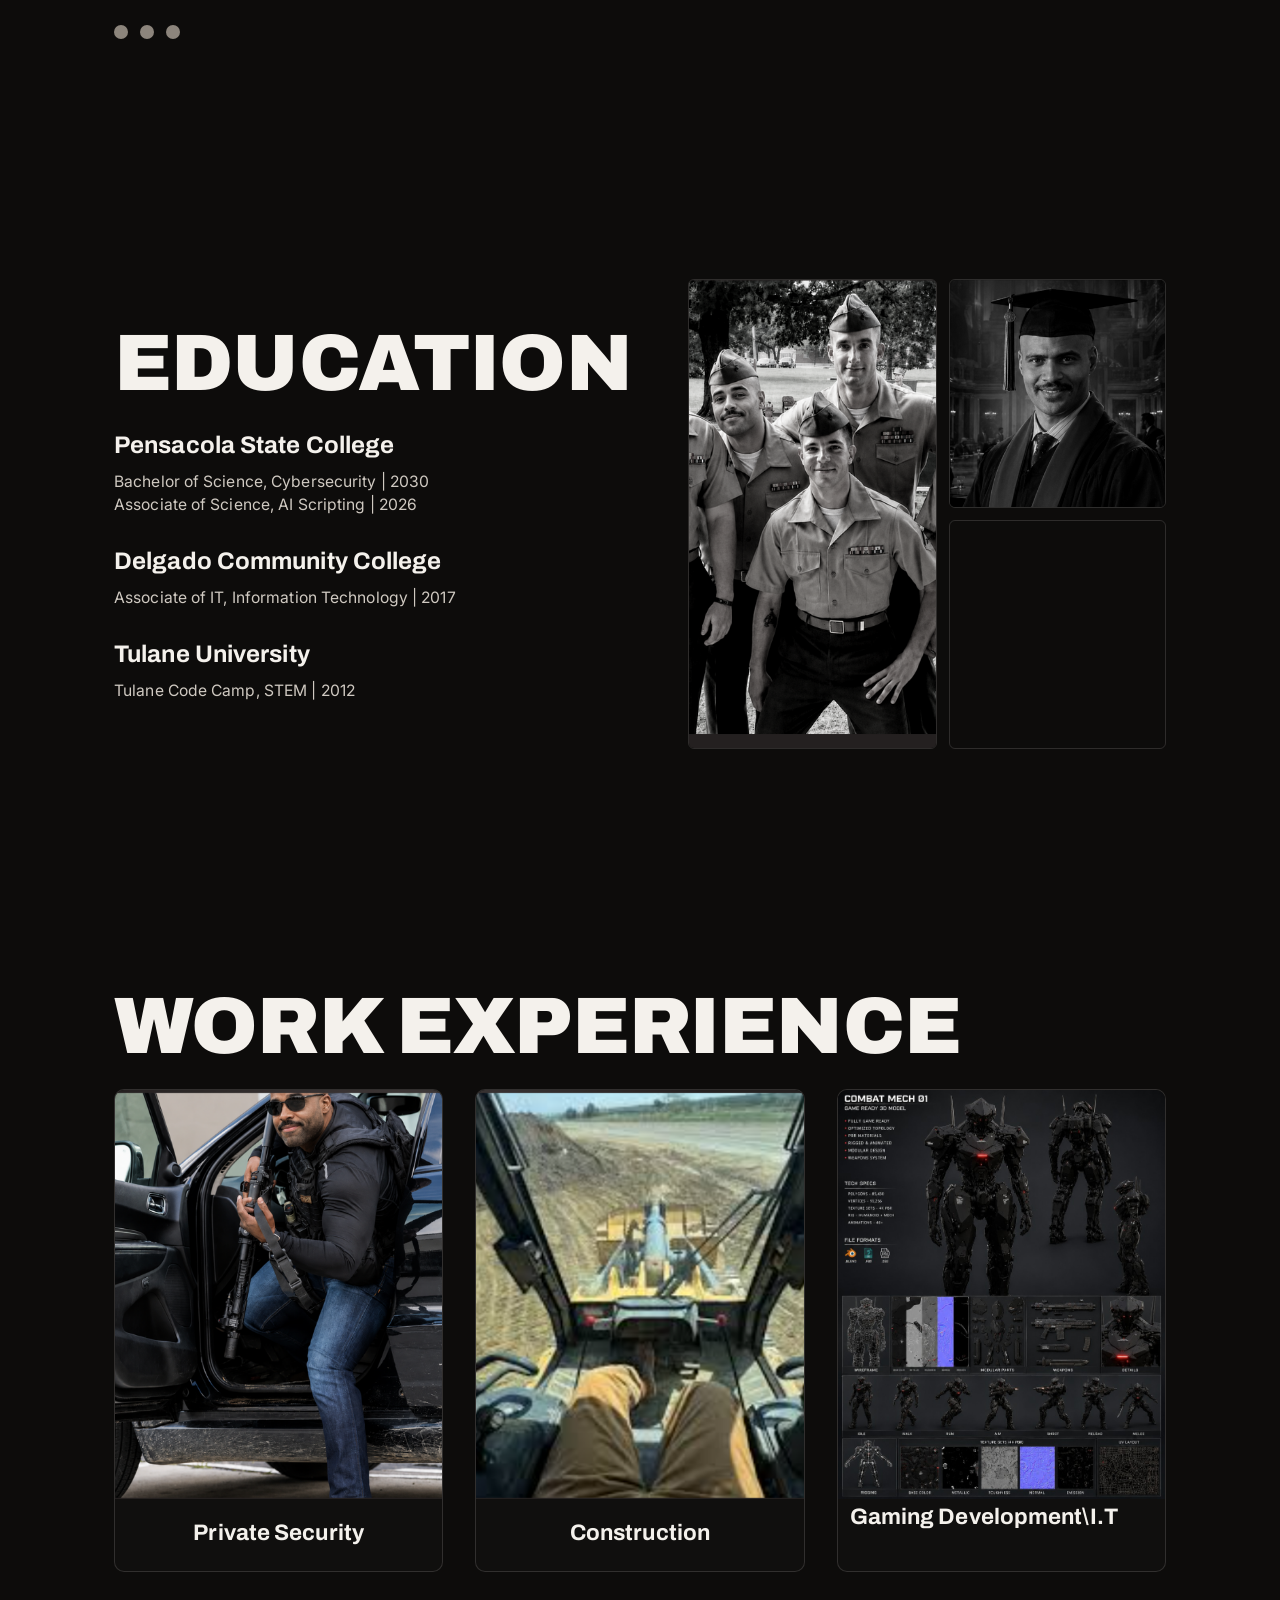
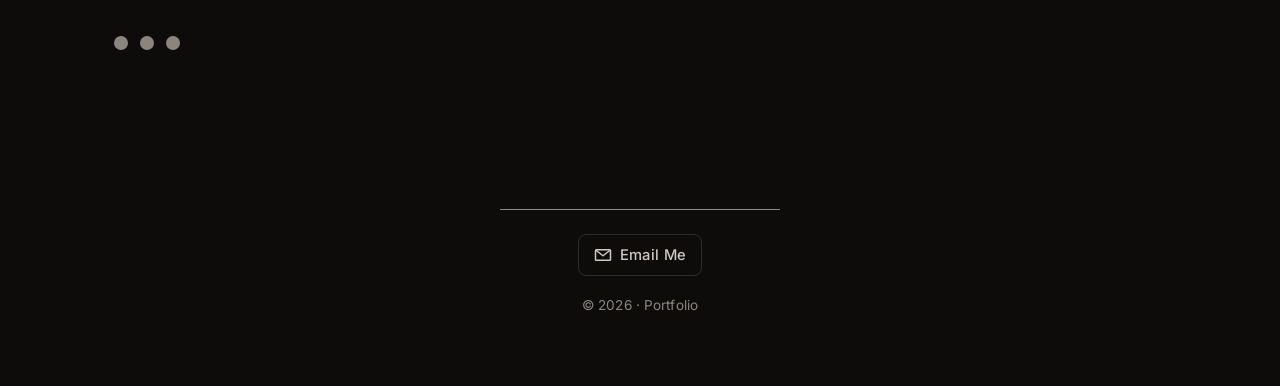
==== commit eefbec8b: "Update Construction Drive link" ====
--- a/index.html
+++ b/index.html
@@ -1,181 +1,181 @@
-<!DOCTYPE html>
-<html lang="en">
-<head>
-  <meta charset="UTF-8" />
-  <meta name="viewport" content="width=device-width, initial-scale=1.0" />
-  <meta name="description" content="Portfolio of an Armed Protective Security Specialist with 10+ years across private security, IT support, and construction." />
-  <title>Portfolio &mdash; xBrophyx</title>
-
-  <!-- Favicon: inline dark square with a small dot -->
-  <link rel="icon" href="data:image/svg+xml,%3Csvg xmlns='http://www.w3.org/2000/svg' viewBox='0 0 32 32'%3E%3Crect width='32' height='32' rx='6' fill='%23161412'/%3E%3Ccircle cx='16' cy='16' r='4' fill='%23f4f1ec'/%3E%3C/svg%3E" />
-
-  <!-- Google Fonts: Archivo for headings, Inter for body -->
-  <link rel="preconnect" href="https://fonts.googleapis.com" />
-  <link rel="preconnect" href="https://fonts.gstatic.com" crossorigin />
-  <link href="https://fonts.googleapis.com/css2?family=Archivo:wght@600;700;800;900&family=Inter:wght@300;400;500;600&display=swap" rel="stylesheet" />
-
-  <link rel="stylesheet" href="styles.css" />
-</head>
-<body>
-  <!-- ===================== NAV ===================== -->
-  <header class="nav" id="top">
-    <div class="nav__inner">
-      <div class="nav__left">
-        <a href="#top" class="nav__brand" aria-label="Portfolio home">
-          <span class="nav__brand-line" aria-hidden="true"></span>
-          <span class="nav__brand-text">PORTFOLIO</span>
-        </a>
-
-        <ul class="nav__social" aria-label="Social links">
-          <li>
-            <a class="nav__social-link" href="https://github.com/xBrophyx" target="_blank" rel="noopener noreferrer" aria-label="GitHub" title="GitHub">
-              <svg class="nav__social-icon" viewBox="0 0 24 24" width="18" height="18" aria-hidden="true" focusable="false">
-                <path fill="currentColor" d="M12 .297c-6.63 0-12 5.373-12 12 0 5.303 3.438 9.8 8.205 11.385.6.113.82-.258.82-.577 0-.285-.01-1.04-.015-2.04-3.338.724-4.042-1.61-4.042-1.61C4.422 18.07 3.633 17.7 3.633 17.7c-1.087-.744.084-.729.084-.729 1.205.084 1.838 1.236 1.838 1.236 1.07 1.835 2.809 1.305 3.495.998.108-.776.417-1.305.76-1.605-2.665-.305-5.467-1.334-5.467-5.931 0-1.311.469-2.381 1.236-3.221-.124-.303-.535-1.524.117-3.176 0 0 1.008-.322 3.301 1.23A11.509 11.509 0 0 1 12 5.803c1.02.005 2.047.138 3.006.404 2.291-1.552 3.297-1.23 3.297-1.23.653 1.653.242 2.874.118 3.176.77.84 1.235 1.911 1.235 3.221 0 4.609-2.807 5.624-5.479 5.921.43.372.823 1.102.823 2.222 0 1.606-.014 2.898-.014 3.293 0 .322.216.694.825.576C20.565 22.092 24 17.592 24 12.297c0-6.627-5.373-12-12-12"/>
-              </svg>
-              <span class="nav__social-label">GitHub</span>
-            </a>
-          </li>
-          <li>
-            <a class="nav__social-link" href="https://github.com/x0205x" target="_blank" rel="noopener noreferrer" aria-label="Gaming GitHub" title="Gaming GitHub">
-              <svg class="nav__social-icon" viewBox="0 0 24 24" width="18" height="18" aria-hidden="true" focusable="false">
-                <path fill="currentColor" d="M21.58 16.09l-1.09-7.66C20.21 6.46 18.52 5 16.53 5H7.47C5.48 5 3.79 6.46 3.51 8.43l-1.09 7.66C2.2 17.63 3.39 19 4.94 19c.68 0 1.32-.27 1.8-.75L9 16h6l2.25 2.25c.48.48 1.13.75 1.8.75 1.56 0 2.75-1.37 2.53-2.91zM11 11H9v2H8v-2H6v-1h2V8h1v2h2v1zm4-1c-.55 0-1-.45-1-1s.45-1 1-1 1 .45 1 1-.45 1-1 1zm2 3c-.55 0-1-.45-1-1s.45-1 1-1 1 .45 1 1-.45 1-1 1z"/>
-              </svg>
-              <span class="nav__social-label">Gaming GitHub</span>
-            </a>
-          </li>
-          <li>
-            <a class="nav__social-link" href="https://www.linkedin.com/in/judah-brophy-a3b789196/" target="_blank" rel="noopener noreferrer" aria-label="LinkedIn" title="LinkedIn">
-              <svg class="nav__social-icon" viewBox="0 0 24 24" width="18" height="18" aria-hidden="true" focusable="false">
-                <path fill="currentColor" d="M20.447 20.452h-3.554v-5.569c0-1.328-.027-3.037-1.852-3.037-1.853 0-2.136 1.445-2.136 2.939v5.667H9.351V9h3.414v1.561h.046c.477-.9 1.637-1.85 3.37-1.85 3.601 0 4.267 2.37 4.267 5.455v6.286zM5.337 7.433c-1.144 0-2.063-.926-2.063-2.065 0-1.138.92-2.063 2.063-2.063 1.14 0 2.064.925 2.064 2.063 0 1.139-.925 2.065-2.064 2.065zm1.782 13.019H3.555V9h3.564v11.452zM22.225 0H1.771C.792 0 0 .774 0 1.729v20.542C0 23.227.792 24 1.771 24h20.451C23.2 24 24 23.227 24 22.271V1.729C24 .774 23.2 0 22.225 0z"/>
-              </svg>
-              <span class="nav__social-label">LinkedIn</span>
-            </a>
-          </li>
-          <li>
-            <a class="nav__social-link" href="https://www.facebook.com/mrgreyzx/" target="_blank" rel="noopener noreferrer" aria-label="Facebook" title="Facebook">
-              <svg class="nav__social-icon" viewBox="0 0 24 24" width="18" height="18" aria-hidden="true" focusable="false">
-                <path fill="currentColor" d="M24 12.073c0-6.627-5.373-12-12-12s-12 5.373-12 12c0 5.99 4.388 10.954 10.125 11.854v-8.385H7.078v-3.47h3.047V9.43c0-3.007 1.792-4.669 4.533-4.669 1.312 0 2.686.235 2.686.235v2.953H15.83c-1.491 0-1.956.925-1.956 1.874v2.25h3.328l-.532 3.47h-2.796v8.385C19.612 23.027 24 18.062 24 12.073z"/>
-              </svg>
-              <span class="nav__social-label">Facebook</span>
-            </a>
-          </li>
-        </ul>
-      </div>
-
-      <button class="nav__toggle" id="navToggle" aria-label="Toggle navigation" aria-expanded="false" aria-controls="navMenu">
-        <span></span><span></span><span></span>
-      </button>
-
-      <nav class="nav__menu" id="navMenu" aria-label="Primary">
-        <a href="#about" class="nav__link">About Me</a>
-        <a href="#education" class="nav__link">Education</a>
-        <a href="#work" class="nav__link">Work Experience</a>
-      </nav>
-    </div>
-  </header>
-
-  <main>
-    <!-- ===================== HERO ===================== -->
-    <section class="hero" id="hero">
-      <span class="deco-line deco-line--tl" aria-hidden="true"></span>
-      <h1 class="hero__title">PORTFOLIO</h1>
-      <span class="deco-line deco-line--br" aria-hidden="true"></span>
-      <span class="deco-dots" aria-hidden="true"><i></i><i></i><i></i></span>
-    </section>
-
-    <!-- ===================== ABOUT ===================== -->
-    <section class="section about reveal" id="about">
-      <div class="about__grid">
-        <div class="about__photo-wrap">
-          <img class="about__photo" src="assets/portrait.png" alt="Portrait headshot" loading="lazy" decoding="async" />
-        </div>
-        <div class="about__body">
-          <h2 class="section__title">ABOUT ME</h2>
-          <p>I'm a detail-oriented and adaptable Armed Protective Security Specialist with 10+ years of combined experience across private security, IT support, and construction tradecraft environments. Proven ability to operate in high-risk and high-visibility settings supporting security operations, executive protection, and site security while maintaining strict compliance with federal contract standards, safety protocols, and established procedures. Experienced in firearms handling, incident response, threat assessments, and team leadership with a strong focus on mission readiness and operational discipline.</p>
-          <p>I bring hands-on experience in construction labor and field operations, including site preparation, material handling, equipment operation, and strict adherence to safety requirements. I possess foundational IT proficiency in data entry, document management, Microsoft Office applications, and basic technical troubleshooting to support administrative and operational workflows. Adept at bridging field and office functions, quickly adapting to new systems, following structured procedures, and contributing effectively across both physical and technology-driven environments.</p>
-        </div>
-      </div>
-      <span class="deco-dots deco-dots--section" aria-hidden="true"><i></i><i></i><i></i></span>
-    </section>
-
-    <!-- ===================== EDUCATION ===================== -->
-    <section class="section education reveal" id="education">
-      <div class="education__grid">
-        <div class="education__body">
-          <h2 class="section__title">EDUCATION</h2>
-
-          <div class="edu-entry">
-            <h3 class="edu-entry__school">Pensacola State College</h3>
-            <p class="edu-entry__detail">Bachelor of Science, Cybersecurity | 2030</p>
-            <p class="edu-entry__detail">Associate of Science, AI Scripting | 2026</p>
-          </div>
-
-          <div class="edu-entry">
-            <h3 class="edu-entry__school">Delgado Community College</h3>
-            <p class="edu-entry__detail">Associate of IT, Information Technology | 2017</p>
-          </div>
-
-          <div class="edu-entry">
-            <h3 class="edu-entry__school">Tulane University</h3>
-            <p class="edu-entry__detail">Tulane Code Camp, STEM | 2012</p>
-          </div>
-        </div>
-
-        <div class="education__collage" aria-label="Education photo collage">
-          <img class="collage__tall" src="assets/edu1.png" alt="Group of service members in uniform" loading="lazy" decoding="async" />
-          <img class="collage__top" src="assets/edu2.png" alt="Graduation portrait in cap and gown" loading="lazy" decoding="async" />
-          <img class="collage__bottom" src="assets/edu3.png" alt="Portrait in a black suit" loading="lazy" decoding="async" />
-        </div>
-      </div>
-    </section>
-
-    <!-- ===================== WORK ===================== -->
-    <section class="section work reveal" id="work">
-      <h2 class="section__title">WORK EXPERIENCE</h2>
-      <div class="work__cards">
-        <figure class="card">
-          <div class="card__media">
-            <img src="assets/work-security.png" alt="Armed security specialist exiting an SUV" loading="lazy" decoding="async" />
-          </div>
-          <figcaption class="card__caption"><a class="card__link" href="https://drive.google.com/file/d/1oukxggjSuFmDuyjZTY8odUknjUaKg1q5/view" target="_blank" rel="noopener noreferrer">Private Security</a></figcaption>
-        </figure>
-
-        <figure class="card">
-          <div class="card__media">
-            <img src="assets/work-construction.png" alt="View from the cab of heavy construction equipment" loading="lazy" decoding="async" />
-          </div>
-          <figcaption class="card__caption"><a class="card__link" href="https://drive.google.com/file/d/1X85gkqveO6cotMpuXKU-_IA7v1H9lVGQ/view" target="_blank" rel="noopener noreferrer">Construction</a></figcaption>
-        </figure>
-
-        <figure class="card">
-          <a class="card__link card__link--block" href="gaming-development.html" aria-label="Gaming Development I.T">
-            <div class="card__media">
-              <img src="assets/work-gaming.png" alt="Combat Mech 01 game-ready 3D model showcase" loading="lazy" decoding="async" />
-            </div>
-            <span class="card__caption">Gaming Development\I.T</span>
-          </a>
-        </figure>
-      </div>
-      <span class="deco-dots deco-dots--section" aria-hidden="true"><i></i><i></i><i></i></span>
-    </section>
-  </main>
-
-  <footer class="footer">
-    <span class="deco-line deco-line--footer" aria-hidden="true"></span>
-    <p class="footer__contact">
-      <a class="footer__email" href="mailto:Brophy0311@proton.me" aria-label="Email Me" title="Email Me">
-        <svg class="footer__email-icon" viewBox="0 0 24 24" width="18" height="18" aria-hidden="true" focusable="false">
-          <path fill="none" stroke="currentColor" stroke-width="2" stroke-linecap="round" stroke-linejoin="round" d="M3 5h18a1 1 0 0 1 1 1v12a1 1 0 0 1-1 1H3a1 1 0 0 1-1-1V6a1 1 0 0 1 1-1Z"/>
-          <path fill="none" stroke="currentColor" stroke-width="2" stroke-linecap="round" stroke-linejoin="round" d="m3 6 9 7 9-7"/>
-        </svg>
-        <span class="footer__email-label">Email Me</span>
-      </a>
-    </p>
-    <p>&copy; <span id="year"></span> &middot; Portfolio</p>
-  </footer>
-
-  <audio id="bg-music" src="assets/background-music.mp3" loop preload="auto"></audio>
-
-  <script src="script.js"></script>
-</body>
-</html>
+<!DOCTYPE html>
+<html lang="en">
+<head>
+  <meta charset="UTF-8" />
+  <meta name="viewport" content="width=device-width, initial-scale=1.0" />
+  <meta name="description" content="Portfolio of an Armed Protective Security Specialist with 10+ years across private security, IT support, and construction." />
+  <title>Portfolio &mdash; xBrophyx</title>
+
+  <!-- Favicon: inline dark square with a small dot -->
+  <link rel="icon" href="data:image/svg+xml,%3Csvg xmlns='http://www.w3.org/2000/svg' viewBox='0 0 32 32'%3E%3Crect width='32' height='32' rx='6' fill='%23161412'/%3E%3Ccircle cx='16' cy='16' r='4' fill='%23f4f1ec'/%3E%3C/svg%3E" />
+
+  <!-- Google Fonts: Archivo for headings, Inter for body -->
+  <link rel="preconnect" href="https://fonts.googleapis.com" />
+  <link rel="preconnect" href="https://fonts.gstatic.com" crossorigin />
+  <link href="https://fonts.googleapis.com/css2?family=Archivo:wght@600;700;800;900&family=Inter:wght@300;400;500;600&display=swap" rel="stylesheet" />
+
+  <link rel="stylesheet" href="styles.css" />
+</head>
+<body>
+  <!-- ===================== NAV ===================== -->
+  <header class="nav" id="top">
+    <div class="nav__inner">
+      <div class="nav__left">
+        <a href="#top" class="nav__brand" aria-label="Portfolio home">
+          <span class="nav__brand-line" aria-hidden="true"></span>
+          <span class="nav__brand-text">PORTFOLIO</span>
+        </a>
+
+        <ul class="nav__social" aria-label="Social links">
+          <li>
+            <a class="nav__social-link" href="https://github.com/xBrophyx" target="_blank" rel="noopener noreferrer" aria-label="GitHub" title="GitHub">
+              <svg class="nav__social-icon" viewBox="0 0 24 24" width="18" height="18" aria-hidden="true" focusable="false">
+                <path fill="currentColor" d="M12 .297c-6.63 0-12 5.373-12 12 0 5.303 3.438 9.8 8.205 11.385.6.113.82-.258.82-.577 0-.285-.01-1.04-.015-2.04-3.338.724-4.042-1.61-4.042-1.61C4.422 18.07 3.633 17.7 3.633 17.7c-1.087-.744.084-.729.084-.729 1.205.084 1.838 1.236 1.838 1.236 1.07 1.835 2.809 1.305 3.495.998.108-.776.417-1.305.76-1.605-2.665-.305-5.467-1.334-5.467-5.931 0-1.311.469-2.381 1.236-3.221-.124-.303-.535-1.524.117-3.176 0 0 1.008-.322 3.301 1.23A11.509 11.509 0 0 1 12 5.803c1.02.005 2.047.138 3.006.404 2.291-1.552 3.297-1.23 3.297-1.23.653 1.653.242 2.874.118 3.176.77.84 1.235 1.911 1.235 3.221 0 4.609-2.807 5.624-5.479 5.921.43.372.823 1.102.823 2.222 0 1.606-.014 2.898-.014 3.293 0 .322.216.694.825.576C20.565 22.092 24 17.592 24 12.297c0-6.627-5.373-12-12-12"/>
+              </svg>
+              <span class="nav__social-label">GitHub</span>
+            </a>
+          </li>
+          <li>
+            <a class="nav__social-link" href="https://github.com/x0205x" target="_blank" rel="noopener noreferrer" aria-label="Gaming GitHub" title="Gaming GitHub">
+              <svg class="nav__social-icon" viewBox="0 0 24 24" width="18" height="18" aria-hidden="true" focusable="false">
+                <path fill="currentColor" d="M21.58 16.09l-1.09-7.66C20.21 6.46 18.52 5 16.53 5H7.47C5.48 5 3.79 6.46 3.51 8.43l-1.09 7.66C2.2 17.63 3.39 19 4.94 19c.68 0 1.32-.27 1.8-.75L9 16h6l2.25 2.25c.48.48 1.13.75 1.8.75 1.56 0 2.75-1.37 2.53-2.91zM11 11H9v2H8v-2H6v-1h2V8h1v2h2v1zm4-1c-.55 0-1-.45-1-1s.45-1 1-1 1 .45 1 1-.45 1-1 1zm2 3c-.55 0-1-.45-1-1s.45-1 1-1 1 .45 1 1-.45 1-1 1z"/>
+              </svg>
+              <span class="nav__social-label">Gaming GitHub</span>
+            </a>
+          </li>
+          <li>
+            <a class="nav__social-link" href="https://www.linkedin.com/in/judah-brophy-a3b789196/" target="_blank" rel="noopener noreferrer" aria-label="LinkedIn" title="LinkedIn">
+              <svg class="nav__social-icon" viewBox="0 0 24 24" width="18" height="18" aria-hidden="true" focusable="false">
+                <path fill="currentColor" d="M20.447 20.452h-3.554v-5.569c0-1.328-.027-3.037-1.852-3.037-1.853 0-2.136 1.445-2.136 2.939v5.667H9.351V9h3.414v1.561h.046c.477-.9 1.637-1.85 3.37-1.85 3.601 0 4.267 2.37 4.267 5.455v6.286zM5.337 7.433c-1.144 0-2.063-.926-2.063-2.065 0-1.138.92-2.063 2.063-2.063 1.14 0 2.064.925 2.064 2.063 0 1.139-.925 2.065-2.064 2.065zm1.782 13.019H3.555V9h3.564v11.452zM22.225 0H1.771C.792 0 0 .774 0 1.729v20.542C0 23.227.792 24 1.771 24h20.451C23.2 24 24 23.227 24 22.271V1.729C24 .774 23.2 0 22.225 0z"/>
+              </svg>
+              <span class="nav__social-label">LinkedIn</span>
+            </a>
+          </li>
+          <li>
+            <a class="nav__social-link" href="https://www.facebook.com/mrgreyzx/" target="_blank" rel="noopener noreferrer" aria-label="Facebook" title="Facebook">
+              <svg class="nav__social-icon" viewBox="0 0 24 24" width="18" height="18" aria-hidden="true" focusable="false">
+                <path fill="currentColor" d="M24 12.073c0-6.627-5.373-12-12-12s-12 5.373-12 12c0 5.99 4.388 10.954 10.125 11.854v-8.385H7.078v-3.47h3.047V9.43c0-3.007 1.792-4.669 4.533-4.669 1.312 0 2.686.235 2.686.235v2.953H15.83c-1.491 0-1.956.925-1.956 1.874v2.25h3.328l-.532 3.47h-2.796v8.385C19.612 23.027 24 18.062 24 12.073z"/>
+              </svg>
+              <span class="nav__social-label">Facebook</span>
+            </a>
+          </li>
+        </ul>
+      </div>
+
+      <button class="nav__toggle" id="navToggle" aria-label="Toggle navigation" aria-expanded="false" aria-controls="navMenu">
+        <span></span><span></span><span></span>
+      </button>
+
+      <nav class="nav__menu" id="navMenu" aria-label="Primary">
+        <a href="#about" class="nav__link">About Me</a>
+        <a href="#education" class="nav__link">Education</a>
+        <a href="#work" class="nav__link">Work Experience</a>
+      </nav>
+    </div>
+  </header>
+
+  <main>
+    <!-- ===================== HERO ===================== -->
+    <section class="hero" id="hero">
+      <span class="deco-line deco-line--tl" aria-hidden="true"></span>
+      <h1 class="hero__title">PORTFOLIO</h1>
+      <span class="deco-line deco-line--br" aria-hidden="true"></span>
+      <span class="deco-dots" aria-hidden="true"><i></i><i></i><i></i></span>
+    </section>
+
+    <!-- ===================== ABOUT ===================== -->
+    <section class="section about reveal" id="about">
+      <div class="about__grid">
+        <div class="about__photo-wrap">
+          <img class="about__photo" src="assets/portrait.png" alt="Portrait headshot" loading="lazy" decoding="async" />
+        </div>
+        <div class="about__body">
+          <h2 class="section__title">ABOUT ME</h2>
+          <p>I'm a detail-oriented and adaptable Armed Protective Security Specialist with 10+ years of combined experience across private security, IT support, and construction tradecraft environments. Proven ability to operate in high-risk and high-visibility settings supporting security operations, executive protection, and site security while maintaining strict compliance with federal contract standards, safety protocols, and established procedures. Experienced in firearms handling, incident response, threat assessments, and team leadership with a strong focus on mission readiness and operational discipline.</p>
+          <p>I bring hands-on experience in construction labor and field operations, including site preparation, material handling, equipment operation, and strict adherence to safety requirements. I possess foundational IT proficiency in data entry, document management, Microsoft Office applications, and basic technical troubleshooting to support administrative and operational workflows. Adept at bridging field and office functions, quickly adapting to new systems, following structured procedures, and contributing effectively across both physical and technology-driven environments.</p>
+        </div>
+      </div>
+      <span class="deco-dots deco-dots--section" aria-hidden="true"><i></i><i></i><i></i></span>
+    </section>
+
+    <!-- ===================== EDUCATION ===================== -->
+    <section class="section education reveal" id="education">
+      <div class="education__grid">
+        <div class="education__body">
+          <h2 class="section__title">EDUCATION</h2>
+
+          <div class="edu-entry">
+            <h3 class="edu-entry__school">Pensacola State College</h3>
+            <p class="edu-entry__detail">Bachelor of Science, Cybersecurity | 2030</p>
+            <p class="edu-entry__detail">Associate of Science, AI Scripting | 2026</p>
+          </div>
+
+          <div class="edu-entry">
+            <h3 class="edu-entry__school">Delgado Community College</h3>
+            <p class="edu-entry__detail">Associate of IT, Information Technology | 2017</p>
+          </div>
+
+          <div class="edu-entry">
+            <h3 class="edu-entry__school">Tulane University</h3>
+            <p class="edu-entry__detail">Tulane Code Camp, STEM | 2012</p>
+          </div>
+        </div>
+
+        <div class="education__collage" aria-label="Education photo collage">
+          <img class="collage__tall" src="assets/edu1.png" alt="Group of service members in uniform" loading="lazy" decoding="async" />
+          <img class="collage__top" src="assets/edu2.png" alt="Graduation portrait in cap and gown" loading="lazy" decoding="async" />
+          <img class="collage__bottom" src="assets/edu3.png" alt="Portrait in a black suit" loading="lazy" decoding="async" />
+        </div>
+      </div>
+    </section>
+
+    <!-- ===================== WORK ===================== -->
+    <section class="section work reveal" id="work">
+      <h2 class="section__title">WORK EXPERIENCE</h2>
+      <div class="work__cards">
+        <figure class="card">
+          <div class="card__media">
+            <img src="assets/work-security.png" alt="Armed security specialist exiting an SUV" loading="lazy" decoding="async" />
+          </div>
+          <figcaption class="card__caption"><a class="card__link" href="https://drive.google.com/file/d/1oukxggjSuFmDuyjZTY8odUknjUaKg1q5/view" target="_blank" rel="noopener noreferrer">Private Security</a></figcaption>
+        </figure>
+
+        <figure class="card">
+          <div class="card__media">
+            <img src="assets/work-construction.png" alt="View from the cab of heavy construction equipment" loading="lazy" decoding="async" />
+          </div>
+          <figcaption class="card__caption"><a class="card__link" href="https://drive.google.com/file/d/1KfEb1Jc5w9q4XxVe88W6HHXGHyXJ5bb8/view" target="_blank" rel="noopener noreferrer">Construction</a></figcaption>
+        </figure>
+
+        <figure class="card">
+          <a class="card__link card__link--block" href="gaming-development.html" aria-label="Gaming Development I.T">
+            <div class="card__media">
+              <img src="assets/work-gaming.png" alt="Combat Mech 01 game-ready 3D model showcase" loading="lazy" decoding="async" />
+            </div>
+            <span class="card__caption">Gaming Development\I.T</span>
+          </a>
+        </figure>
+      </div>
+      <span class="deco-dots deco-dots--section" aria-hidden="true"><i></i><i></i><i></i></span>
+    </section>
+  </main>
+
+  <footer class="footer">
+    <span class="deco-line deco-line--footer" aria-hidden="true"></span>
+    <p class="footer__contact">
+      <a class="footer__email" href="mailto:Brophy0311@proton.me" aria-label="Email Me" title="Email Me">
+        <svg class="footer__email-icon" viewBox="0 0 24 24" width="18" height="18" aria-hidden="true" focusable="false">
+          <path fill="none" stroke="currentColor" stroke-width="2" stroke-linecap="round" stroke-linejoin="round" d="M3 5h18a1 1 0 0 1 1 1v12a1 1 0 0 1-1 1H3a1 1 0 0 1-1-1V6a1 1 0 0 1 1-1Z"/>
+          <path fill="none" stroke="currentColor" stroke-width="2" stroke-linecap="round" stroke-linejoin="round" d="m3 6 9 7 9-7"/>
+        </svg>
+        <span class="footer__email-label">Email Me</span>
+      </a>
+    </p>
+    <p>&copy; <span id="year"></span> &middot; Portfolio</p>
+  </footer>
+
+  <audio id="bg-music" src="assets/background-music.mp3" loop preload="auto"></audio>
+
+  <script src="script.js"></script>
+</body>
+</html>
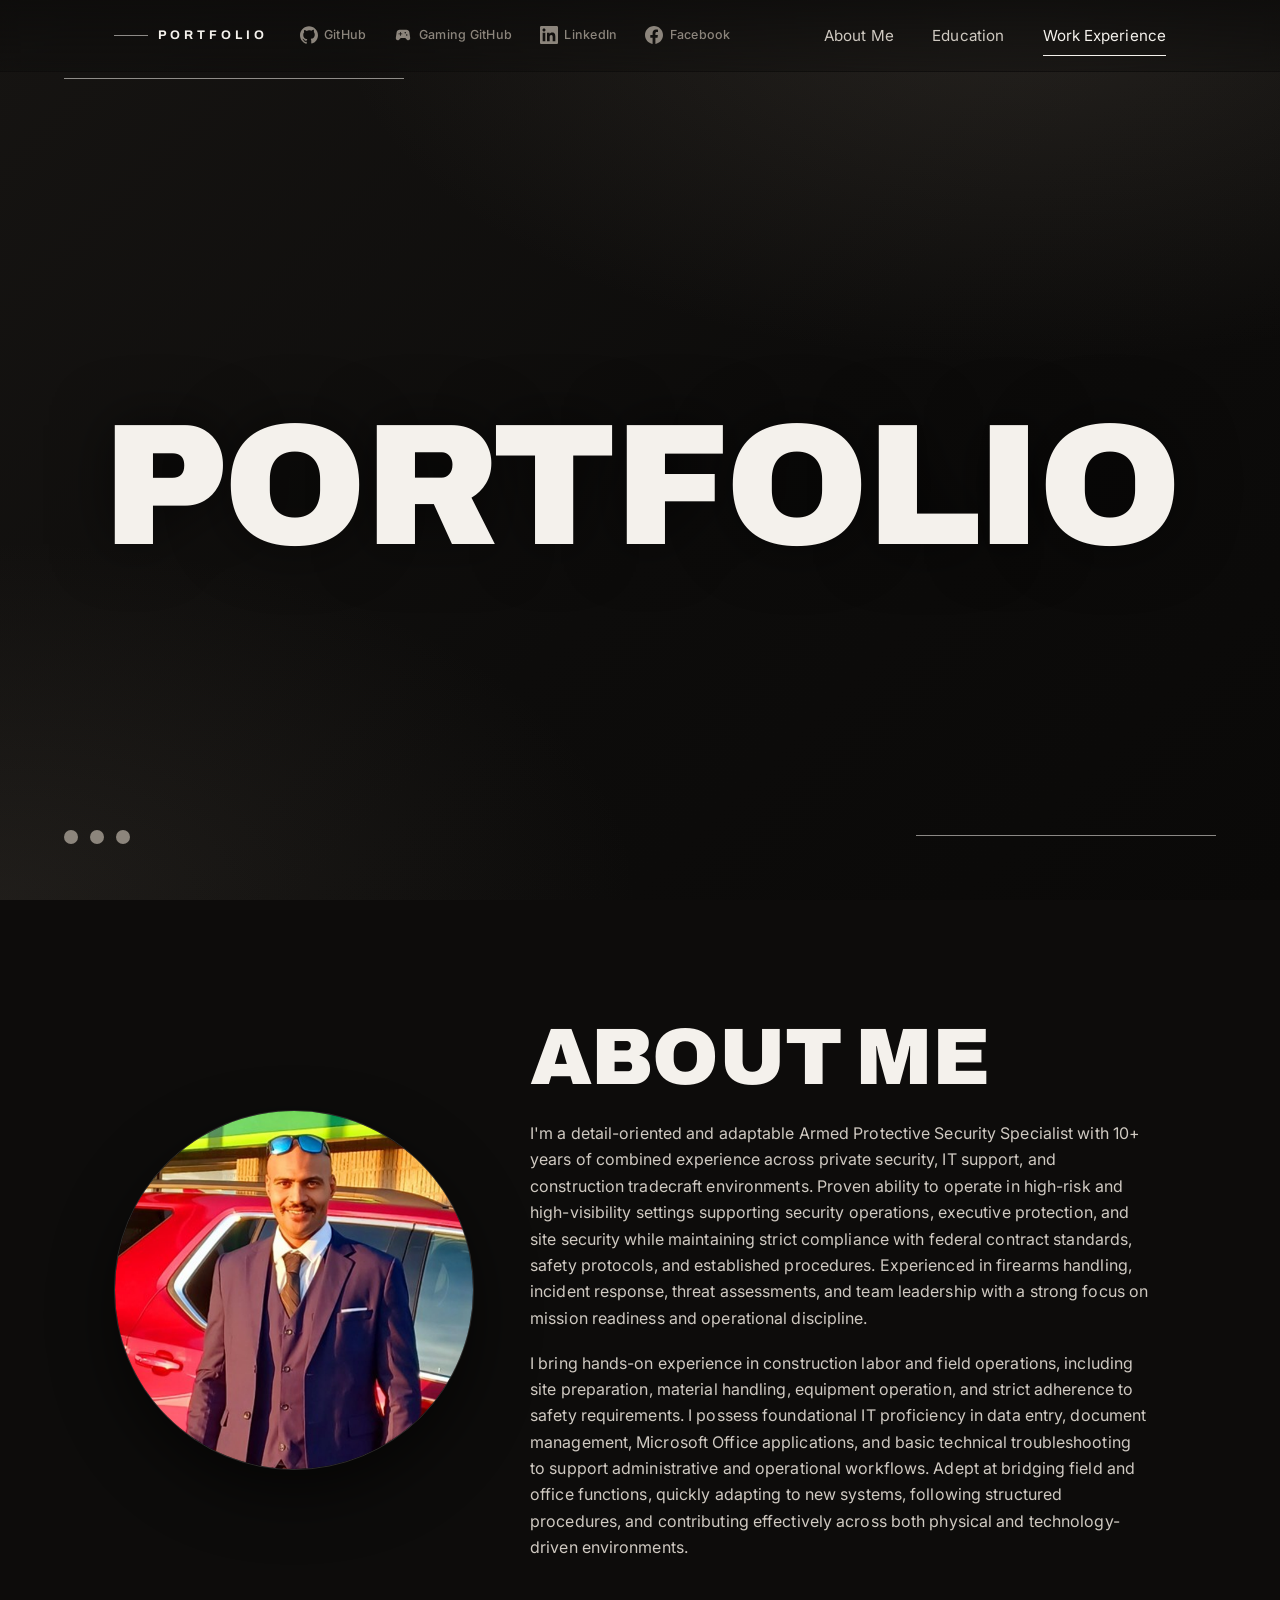
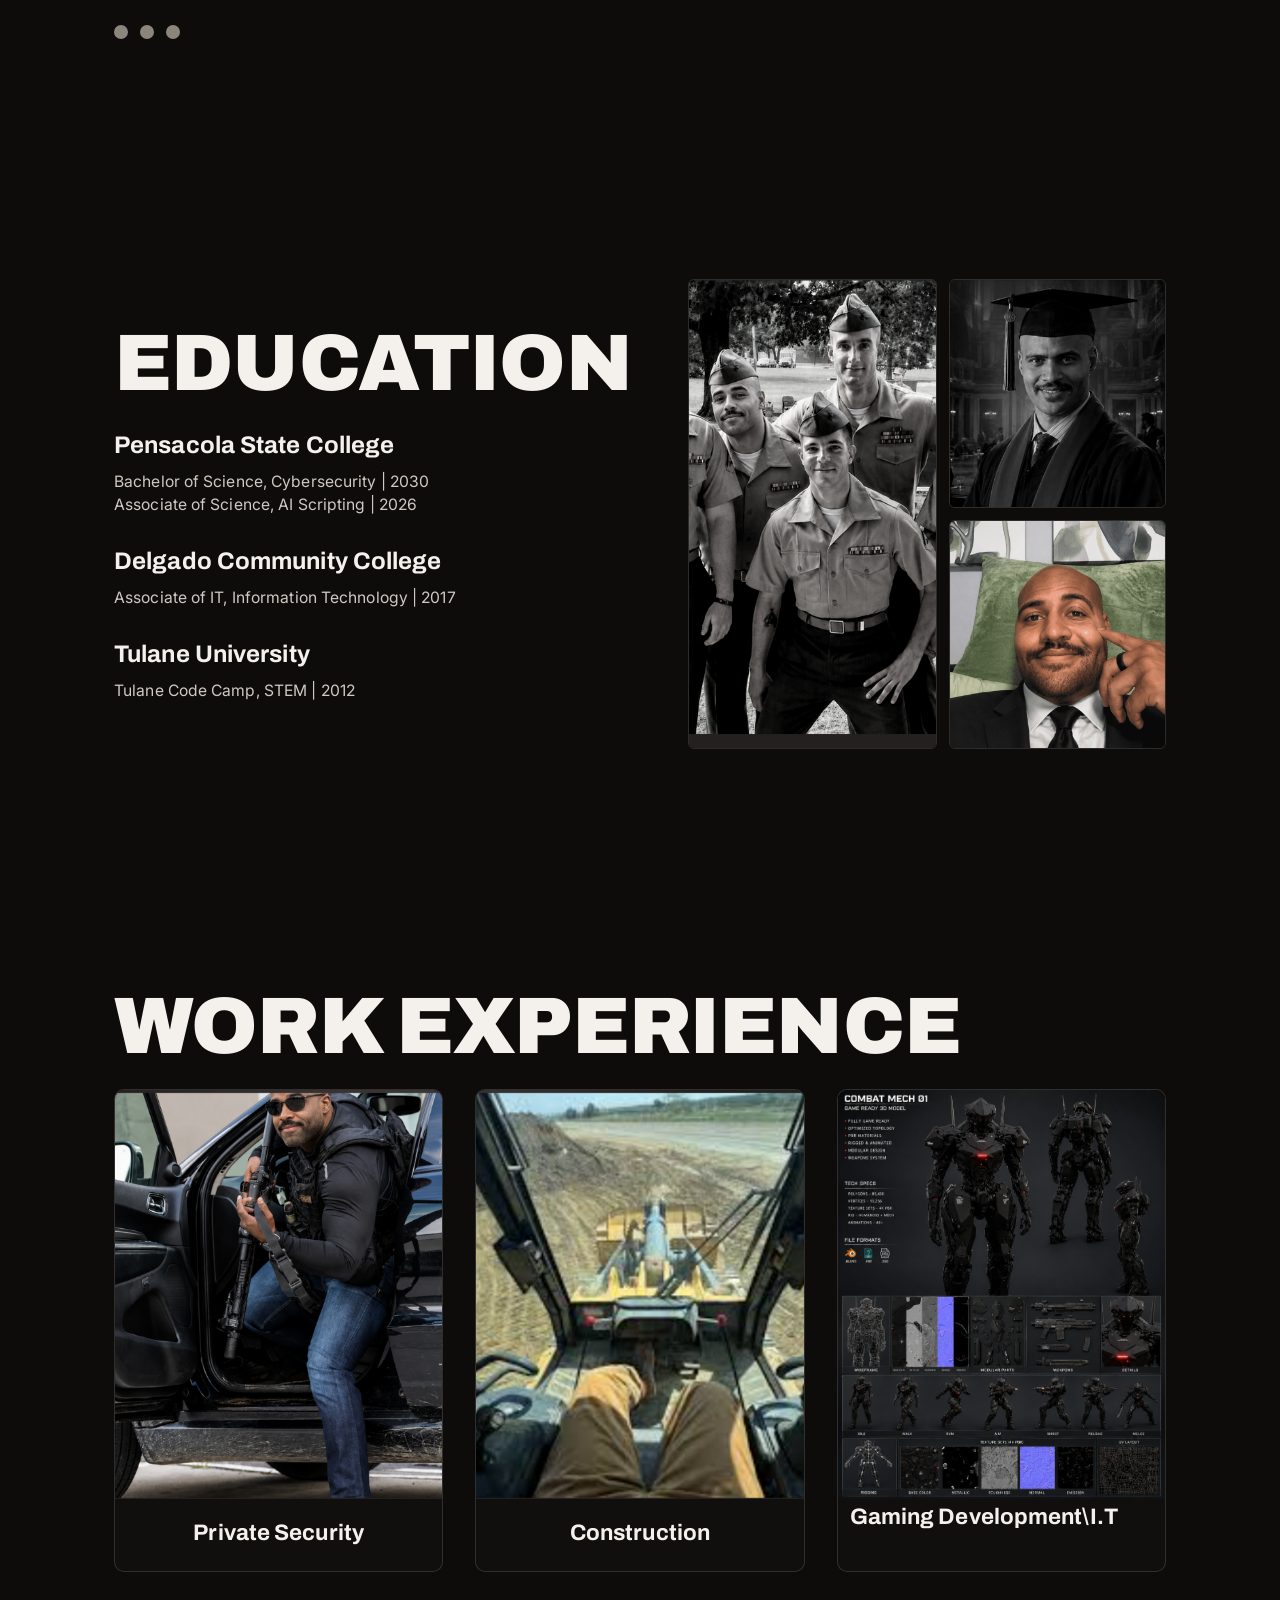
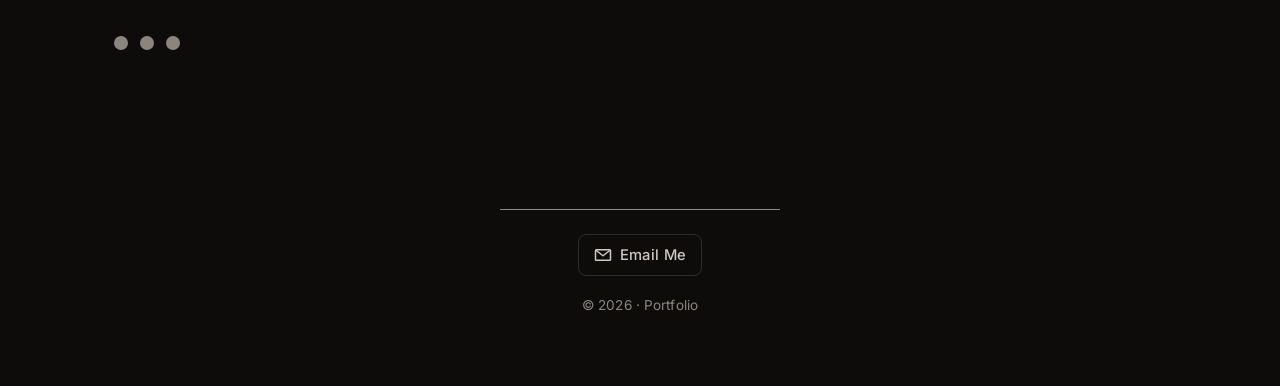
==== commit 9cf0ad1e: "Update index.html" ====
--- a/index.html
+++ b/index.html
@@ -137,7 +137,7 @@
           <div class="card__media">
             <img src="assets/work-security.png" alt="Armed security specialist exiting an SUV" loading="lazy" decoding="async" />
           </div>
-          <figcaption class="card__caption"><a class="card__link" href="https://drive.google.com/file/d/1oukxggjSuFmDuyjZTY8odUknjUaKg1q5/view" target="_blank" rel="noopener noreferrer">Private Security</a></figcaption>
+          <figcaption class="card__caption"><a class="card__link" href="https://drive.google.com/file/d/1Avx2UqaciL30TDdEiLs8Yb1AWs12whsg/view" target="_blank" rel="noopener noreferrer">Private Security</a></figcaption>
         </figure>
 
         <figure class="card">
